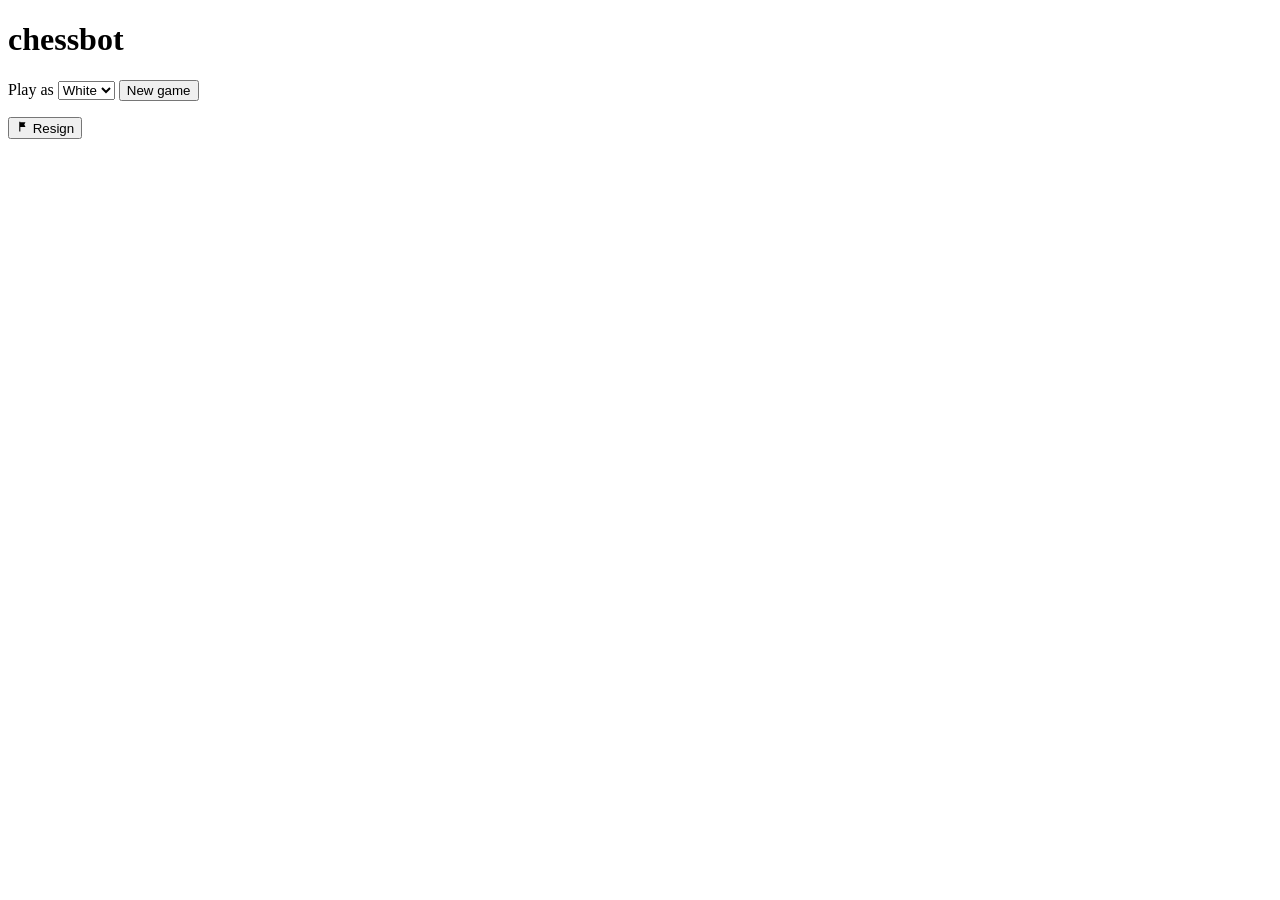
==== web/static/index.html @ e231a37e "Implement game resignation feature with API integration and UI updates" ====
<!doctype html>
<html lang="en">
<head>
  <meta charset="utf-8">
  <meta name="viewport" content="width=device-width, initial-scale=1">
  <title>chessbot</title>
  <link rel="stylesheet" href="/style.css">
</head>
<body>
  <main>
    <h1>chessbot</h1>
    <div class="controls">
      <label>Play as
        <select id="color">
          <option value="white">White</option>
          <option value="black">Black</option>
        </select>
      </label>
      <button id="new">New game</button>
    </div>
    <div class="game">
      <div id="player-top" class="player-bar">
        <div class="avatar"></div>
        <div class="player-info">
          <span class="player-name"></span>
          <div class="captured"></div>
        </div>
      </div>
      <div id="board"></div>
      <div id="player-bottom" class="player-bar">
        <div class="avatar"></div>
        <div class="player-info">
          <span class="player-name"></span>
          <div class="captured"></div>
        </div>
      </div>
      <div class="action-row">
        <p id="status"></p>
        <button id="resign" title="Resign">
          <svg viewBox="0 0 24 24" width="13" height="13" aria-hidden="true">
            <path fill="currentColor" d="M6 21V3h2v1h9.5l-2.2 4.5L17.5 13H8v8z"/>
          </svg>
          <span>Resign</span>
        </button>
      </div>
    </div>
  </main>
  <script type="module" src="/js/main.js"></script>
</body>
</html>
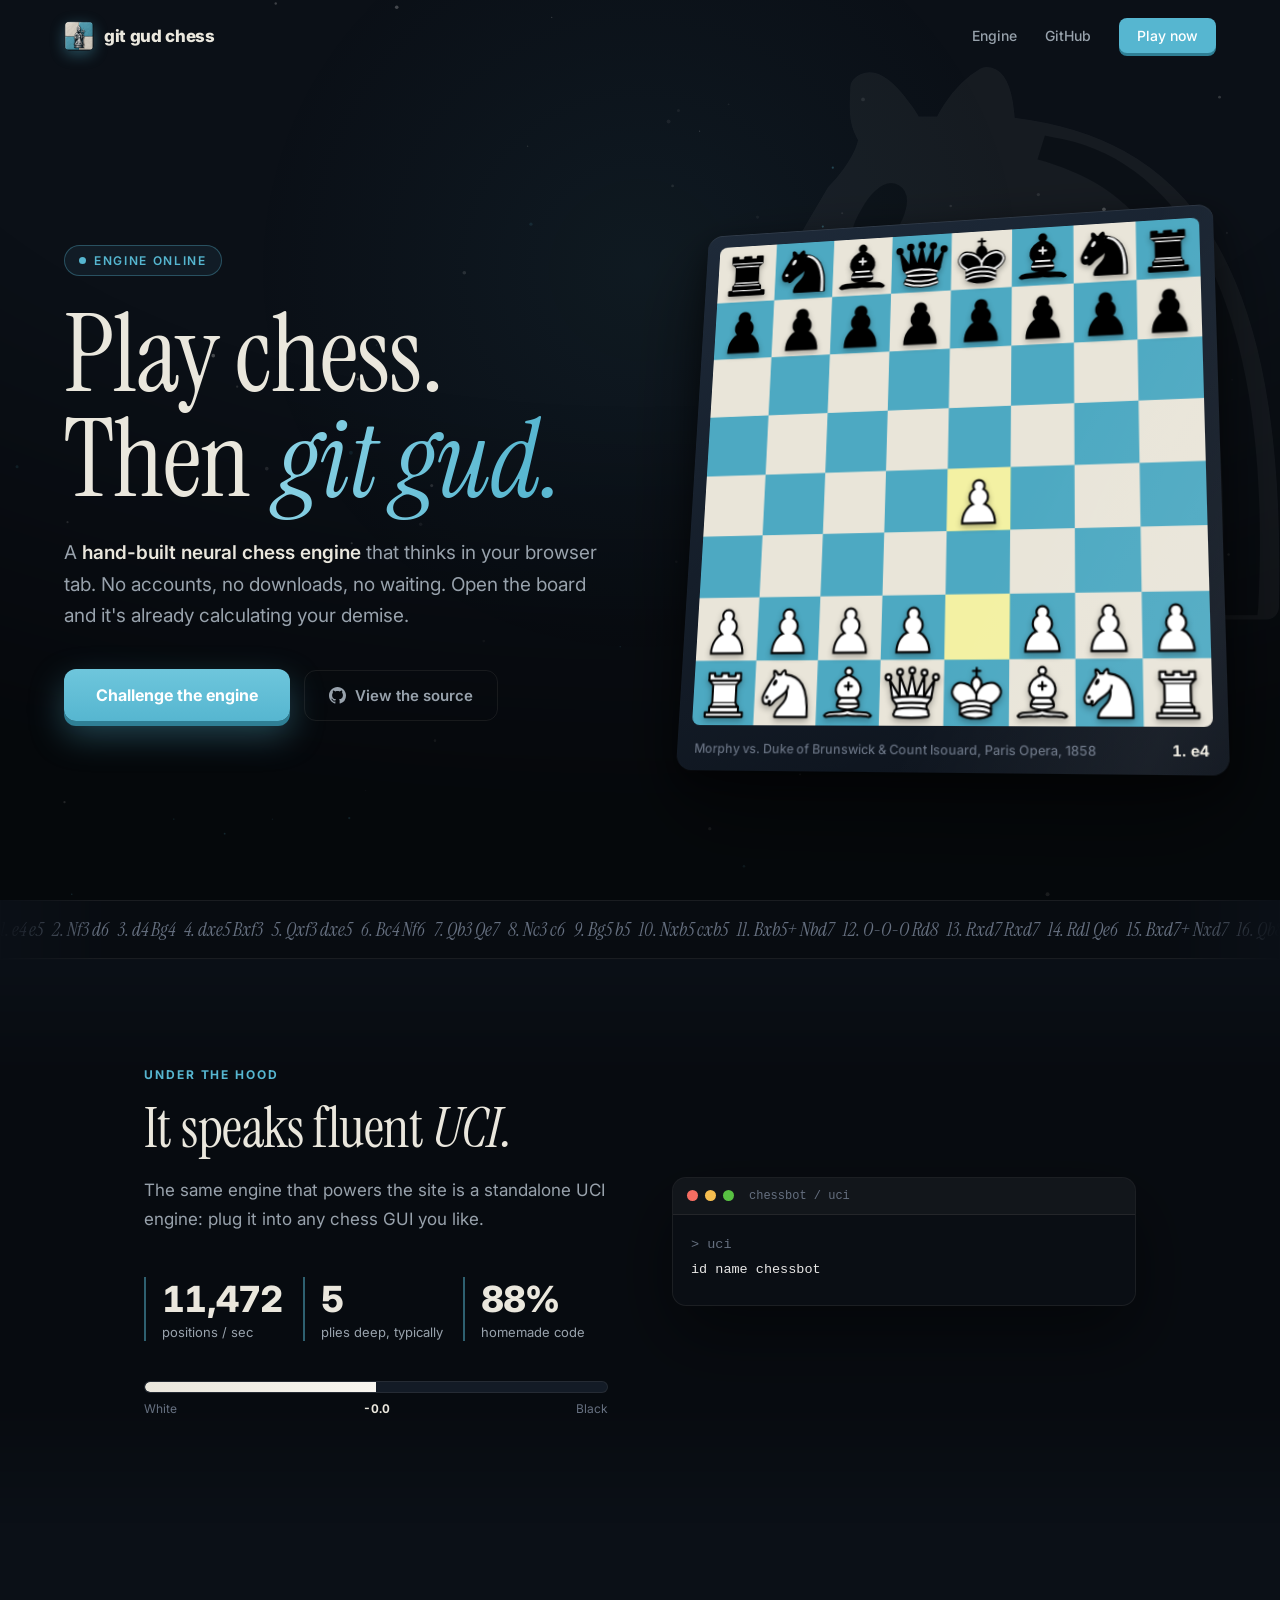
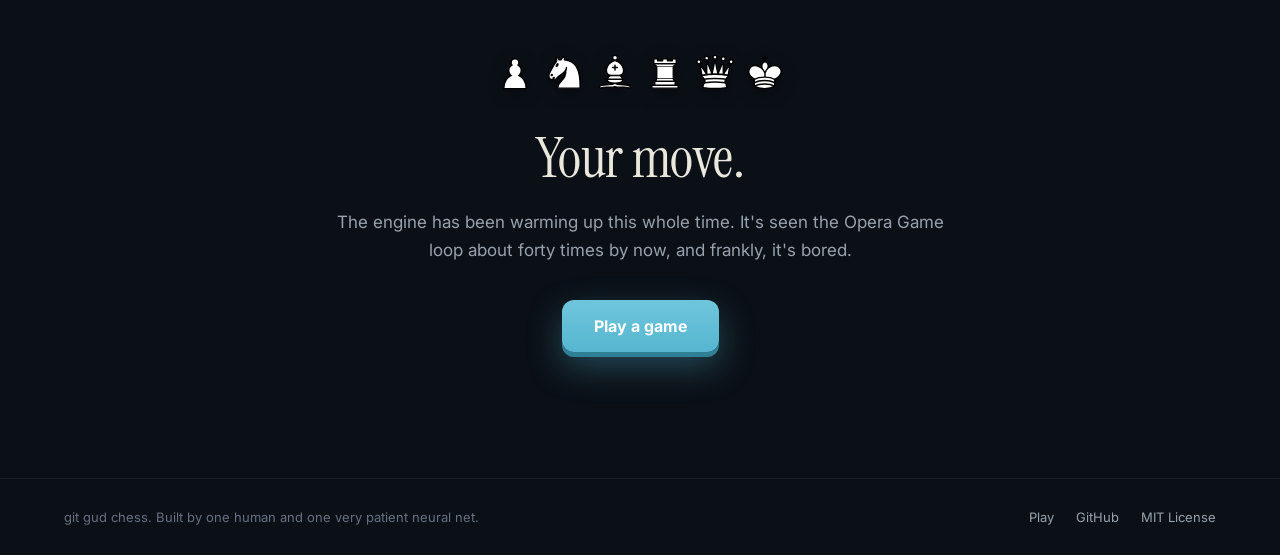
==== commit 0e1b8efe: "Serve the landing page at the root and the game at /play The landing page (navy/teal theme from icon" ====
--- a/web/static/index.html
+++ b/web/static/index.html
@@ -1,50 +1,907 @@
 <!doctype html>
 <html lang="en">
 <head>
-  <meta charset="utf-8">
-  <meta name="viewport" content="width=device-width, initial-scale=1">
-  <title>chessbot</title>
-  <link rel="stylesheet" href="/style.css">
+<meta charset="utf-8">
+<meta name="viewport" content="width=device-width, initial-scale=1">
+<title>git gud chess | a neural chess engine in your browser</title>
+<meta name="description" content="Play a hand-built neural chess engine. No sign-up, no downloads, just you versus the machine.">
+<link rel="icon" type="image/png" href="icon.png">
+<link rel="preconnect" href="https://fonts.googleapis.com">
+<link rel="preconnect" href="https://fonts.gstatic.com" crossorigin>
+<link href="https://fonts.googleapis.com/css2?family=Instrument+Serif:ital@0;1&family=Inter:wght@400;500;600;700;800&display=swap" rel="stylesheet">
+<style>
+/* ============================================================
+   git gud chess landing
+   Palette lifted from the game UI: walnut #312e2b, green #81b64c
+   ============================================================ */
+:root {
+  /* Palette sampled from icon.png: navy night, teal squares, parchment cream */
+  --bg-0: #0b1017;
+  --bg-1: #0e141d;
+  --bg-2: #121a24;
+  --panel: #1a2431;
+  --line: rgba(233,229,217,.08);
+  --text: #eae7dd;
+  --muted: #98a2ac;
+  --faint: #667080;
+  --green: #56b6d0;
+  --green-deep: #2f7f95;
+  --green-glow: rgba(86,182,208,.35);
+  --sq-light: #e9e5d9;
+  --sq-dark: #4da9c2;
+  --serif: "Instrument Serif", Georgia, "Times New Roman", serif;
+  --sans: "Inter", system-ui, -apple-system, "Segoe UI", sans-serif;
+}
+
+* { box-sizing: border-box; margin: 0; padding: 0; }
+html { scroll-behavior: smooth; }
+body {
+  font-family: var(--sans);
+  background: var(--bg-0);
+  color: var(--text);
+  overflow-x: hidden;
+  -webkit-font-smoothing: antialiased;
+}
+::selection { background: var(--green); color: #fff; }
+
+/* ---------- ambient layers ---------- */
+#dust {
+  position: fixed; inset: 0; z-index: 0;
+  pointer-events: none;
+}
+#spotlight {
+  position: fixed; inset: 0; z-index: 1;
+  pointer-events: none;
+  background: radial-gradient(600px circle at var(--mx, 50%) var(--my, 30%),
+              rgba(86,182,208,.06), transparent 65%);
+  transition: background .15s ease-out;
+}
+.vignette {
+  position: fixed; inset: 0; z-index: 1; pointer-events: none;
+  background:
+    radial-gradient(120% 90% at 50% 0%, transparent 50%, rgba(0,0,0,.5) 100%);
+}
+
+/* giant knight watermark drifting behind the hero */
+.watermark {
+  position: absolute; z-index: 0;
+  right: -8vw; top: -4vh;
+  width: 58vw; max-width: 900px; aspect-ratio: 1;
+  opacity: .05;
+  filter: invert(.92);
+  background: url("pieces/bN.svg") center / contain no-repeat;
+  animation: drift 26s ease-in-out infinite alternate;
+  pointer-events: none;
+}
+@keyframes drift {
+  from { transform: translateY(-2%) rotate(-3deg); }
+  to   { transform: translateY(3%)  rotate(2deg); }
+}
+
+/* ---------- nav ---------- */
+nav {
+  position: fixed; top: 0; left: 0; right: 0; z-index: 50;
+  display: flex; align-items: center; justify-content: space-between;
+  padding: 18px clamp(20px, 5vw, 64px);
+  transition: background .35s ease, box-shadow .35s ease, padding .35s ease;
+}
+nav.scrolled {
+  padding-top: 12px; padding-bottom: 12px;
+  background: rgba(33,31,28,.82);
+  backdrop-filter: blur(14px);
+  -webkit-backdrop-filter: blur(14px);
+  box-shadow: 0 1px 0 var(--line);
+}
+.brand {
+  display: flex; align-items: center; gap: 10px;
+  font-weight: 800; font-size: 17px; letter-spacing: -.02em;
+  color: var(--text); text-decoration: none;
+}
+.brand .glyph {
+  width: 30px; height: 30px; border-radius: 7px;
+  background: url("icon.png") center / cover no-repeat;
+  box-shadow: 0 4px 14px var(--green-glow);
+}
+.nav-links { display: flex; gap: 28px; align-items: center; }
+.nav-links a {
+  color: var(--muted); text-decoration: none; font-size: 14px; font-weight: 500;
+  transition: color .2s;
+}
+.nav-links a:hover { color: var(--text); }
+.nav-cta {
+  font-size: 14px; font-weight: 700; color: #fff !important;
+  background: var(--green);
+  padding: 9px 18px; border-radius: 8px;
+  box-shadow: 0 3px 0 var(--green-deep);
+  transition: filter .15s, transform .08s, box-shadow .08s;
+}
+.nav-cta:hover { filter: brightness(1.08); }
+.nav-cta:active { transform: translateY(2px); box-shadow: 0 1px 0 var(--green-deep); }
+@media (max-width: 720px) { .nav-links a:not(.nav-cta) { display: none; } }
+
+/* ---------- hero ---------- */
+.hero {
+  position: relative; z-index: 2;
+  min-height: 100svh;
+  display: grid;
+  grid-template-columns: minmax(0, 1.05fr) minmax(0, 1fr);
+  align-items: center;
+  gap: clamp(24px, 4vw, 64px);
+  padding: clamp(96px, 14vh, 150px) clamp(20px, 5vw, 64px) 60px;
+  max-width: 1280px; margin: 0 auto;
+}
+@media (max-width: 920px) {
+  .hero { grid-template-columns: 1fr; text-align: center; padding-top: 110px; }
+  .hero-copy { display: flex; flex-direction: column; align-items: center; }
+}
+
+.eyebrow {
+  display: inline-flex; align-items: center; gap: 8px;
+  font-size: 12px; font-weight: 600; letter-spacing: .14em; text-transform: uppercase;
+  color: var(--green);
+  border: 1px solid rgba(86,182,208,.35);
+  background: rgba(86,182,208,.08);
+  padding: 7px 14px; border-radius: 999px;
+  margin-bottom: 26px;
+}
+.eyebrow .pulse {
+  width: 7px; height: 7px; border-radius: 50%; background: var(--green);
+  animation: pulse 2.2s ease-out infinite;
+}
+@keyframes pulse {
+  0%   { box-shadow: 0 0 0 0 var(--green-glow); }
+  70%  { box-shadow: 0 0 0 9px transparent; }
+  100% { box-shadow: 0 0 0 0 transparent; }
+}
+
+/* small round separator used instead of typographic dashes/dots */
+.sep-dot {
+  display: inline-block; width: 4px; height: 4px; border-radius: 50%;
+  background: currentColor; opacity: .55;
+  vertical-align: middle; margin: 0 10px 2px;
+}
+
+h1 {
+  font-family: var(--serif);
+  font-weight: 400;
+  font-size: clamp(52px, 8.5vw, 108px);
+  line-height: .98;
+  letter-spacing: -.01em;
+  margin-bottom: 24px;
+}
+h1 em {
+  font-style: italic;
+  background: linear-gradient(100deg, #8fd4e6, var(--green) 45%, #d9f1f7 80%);
+  background-size: 200% 100%;
+  -webkit-background-clip: text; background-clip: text;
+  color: transparent;
+  animation: shimmer 5s ease-in-out infinite;
+  /* Grow the paintable box so italic overhangs and descenders are not
+     clipped by background-clip. The left margin compensates less than the
+     padding, nudging the word right so the g clears the word before it. */
+  padding: .08em .12em .14em .12em;
+  margin: -.08em -.12em -.14em -.02em;
+}
+@keyframes shimmer {
+  0%, 100% { background-position: 0% 0; }
+  50%      { background-position: 100% 0; }
+}
+
+.hero-sub {
+  font-size: clamp(16px, 1.6vw, 19px);
+  line-height: 1.65;
+  color: var(--muted);
+  max-width: 46ch;
+  margin-bottom: 38px;
+}
+.hero-sub strong { color: var(--text); font-weight: 600; }
+
+.cta-row { display: flex; gap: 14px; flex-wrap: wrap; align-items: center; }
+.btn-play {
+  display: inline-flex; align-items: center; gap: 10px;
+  font-family: var(--sans); font-size: 16px; font-weight: 700; color: #fff;
+  text-decoration: none;
+  background: linear-gradient(180deg, #6ec6dc, var(--green));
+  padding: 16px 32px; border-radius: 12px;
+  box-shadow: 0 5px 0 var(--green-deep), 0 14px 34px var(--green-glow);
+  transition: filter .15s, transform .1s, box-shadow .1s;
+}
+.btn-play:hover { filter: brightness(1.07); }
+.btn-play:active { transform: translateY(4px); box-shadow: 0 1px 0 var(--green-deep), 0 8px 20px var(--green-glow); }
+.btn-ghost {
+  display: inline-flex; align-items: center; gap: 9px;
+  font-size: 15px; font-weight: 600; color: var(--muted);
+  text-decoration: none;
+  padding: 15px 24px; border-radius: 12px;
+  border: 1px solid var(--line);
+  transition: color .2s, border-color .2s, background .2s;
+}
+.btn-ghost:hover { color: var(--text); border-color: rgba(255,255,255,.2); background: rgba(255,255,255,.03); }
+
+/* staggered entrance */
+.hero-copy > * {
+  opacity: 0; transform: translateY(26px);
+  animation: rise .9s cubic-bezier(.2,.7,.2,1) forwards;
+}
+.hero-copy > *:nth-child(1) { animation-delay: .05s; }
+.hero-copy > *:nth-child(2) { animation-delay: .18s; }
+.hero-copy > *:nth-child(3) { animation-delay: .32s; }
+.hero-copy > *:nth-child(4) { animation-delay: .46s; }
+@keyframes rise { to { opacity: 1; transform: none; } }
+
+/* ---------- hero board ---------- */
+.stage {
+  perspective: 1400px;
+  opacity: 0;
+  animation: rise 1.1s cubic-bezier(.2,.7,.2,1) .35s forwards;
+}
+.board-tilt {
+  transform: rotateX(14deg) rotateY(-11deg) rotateZ(1deg);
+  transform-style: preserve-3d;
+  transition: transform .5s cubic-bezier(.2,.7,.2,1);
+  will-change: transform;
+}
+.board-card {
+  position: relative;
+  border-radius: 16px;
+  padding: 14px;
+  background: linear-gradient(160deg, #1e2a39, #0c121b);
+  box-shadow:
+    0 40px 90px rgba(0,0,0,.55),
+    0 12px 30px rgba(0,0,0,.4),
+    inset 0 1px 0 rgba(255,255,255,.08);
+}
+.board-card::after { /* glass sheen sweeping across */
+  content: ""; position: absolute; inset: 0; border-radius: 16px;
+  background: linear-gradient(115deg, transparent 30%, rgba(255,255,255,.06) 45%, transparent 60%);
+  background-size: 250% 100%;
+  animation: sheen 7s ease-in-out infinite;
+  pointer-events: none;
+}
+@keyframes sheen {
+  0%, 55% { background-position: 120% 0; }
+  85%, 100% { background-position: -60% 0; }
+}
+#board {
+  position: relative;
+  width: 100%; aspect-ratio: 1;
+  border-radius: 8px; overflow: hidden;
+  /* One conic tile is a 2x2 checker; at 25% size each cell is exactly
+     one square, with a8 (top-left) light like a real board. */
+  background: conic-gradient(var(--sq-dark) 25%, var(--sq-light) 0 50%,
+              var(--sq-dark) 0 75%, var(--sq-light) 0);
+  background-size: 25% 25%;
+  transition: opacity .5s ease;
+}
+.piece {
+  position: absolute; left: 0; top: 0;
+  width: 12.5%; height: 12.5%;
+  background-size: contain; background-repeat: no-repeat; background-position: center;
+  transition: transform .5s cubic-bezier(.35,.9,.3,1), opacity .4s ease;
+  filter: drop-shadow(0 3px 3px rgba(0,0,0,.3));
+  will-change: transform;
+  z-index: 2;
+}
+.piece.moving { z-index: 5; }
+.piece.captured { opacity: 0; transform-origin: center; z-index: 1; }
+.hl {
+  position: absolute; width: 12.5%; height: 12.5%;
+  background: rgba(255, 255, 96, .45);
+  opacity: 0; transition: opacity .3s ease;
+  /* No transform transition: highlights snap to the new move's squares
+     instantly instead of sliding across the board. */
+}
+.board-caption {
+  display: flex; justify-content: space-between; align-items: baseline; gap: 12px;
+  margin-top: 13px; padding: 0 4px;
+}
+.board-caption .game-name { font-size: 12.5px; color: var(--faint); font-weight: 500; }
+.board-caption .san {
+  font-size: 14px; font-weight: 700; color: var(--text);
+  font-variant-numeric: tabular-nums;
+  min-width: 74px; text-align: right;
+}
+.board-caption .san .mate { color: var(--green); }
+
+/* ---------- moves marquee ---------- */
+.marquee {
+  position: relative; z-index: 2;
+  border-top: 1px solid var(--line);
+  border-bottom: 1px solid var(--line);
+  background: rgba(0,0,0,.22);
+  overflow: hidden;
+  padding: 16px 0;
+  -webkit-mask-image: linear-gradient(90deg, transparent, #000 8%, #000 92%, transparent);
+  mask-image: linear-gradient(90deg, transparent, #000 8%, #000 92%, transparent);
+}
+.marquee-track {
+  display: flex; gap: 48px; width: max-content;
+  animation: scroll 40s linear infinite;
+  font-family: var(--serif); font-style: italic;
+  font-size: 19px; color: var(--faint);
+  white-space: nowrap;
+}
+.marquee:hover .marquee-track { animation-play-state: paused; }
+.marquee-track span b { color: var(--green); font-weight: 400; }
+@keyframes scroll { to { transform: translateX(-50%); } }
+
+/* ---------- sections ---------- */
+section { position: relative; z-index: 2; }
+.wrap { max-width: 1120px; margin: 0 auto; padding: clamp(80px, 12vh, 140px) clamp(20px, 5vw, 64px); }
+.kicker {
+  font-size: 12px; font-weight: 700; letter-spacing: .16em; text-transform: uppercase;
+  color: var(--green); margin-bottom: 16px;
+}
+h2 {
+  font-family: var(--serif); font-weight: 400;
+  font-size: clamp(34px, 4.6vw, 56px); line-height: 1.08; letter-spacing: -.01em;
+  max-width: 22ch; margin-bottom: 18px;
+}
+.section-sub { color: var(--muted); font-size: 17px; line-height: 1.65; max-width: 58ch; }
+
+/* reveal on scroll */
+.reveal { opacity: 0; transform: translateY(34px); transition: opacity .8s cubic-bezier(.2,.7,.2,1), transform .8s cubic-bezier(.2,.7,.2,1); }
+.reveal.in { opacity: 1; transform: none; }
+.reveal[data-d="1"] { transition-delay: .1s; }
+.reveal[data-d="2"] { transition-delay: .2s; }
+.reveal[data-d="3"] { transition-delay: .3s; }
+
+/* ---------- engine section ---------- */
+.engine {
+  background: linear-gradient(180deg, transparent, rgba(0,0,0,.28) 20%, rgba(0,0,0,.28) 80%, transparent);
+}
+.engine-grid {
+  display: grid; grid-template-columns: 1fr 1fr; gap: clamp(32px, 5vw, 72px);
+  align-items: center;
+}
+@media (max-width: 880px) { .engine-grid { grid-template-columns: 1fr; } }
+.term {
+  border: 1px solid var(--line); border-radius: 14px; overflow: hidden;
+  background: #0a0e14;
+  box-shadow: 0 30px 70px rgba(0,0,0,.45);
+  font-family: ui-monospace, "Cascadia Code", Consolas, monospace;
+  font-size: 13.5px;
+}
+.term-bar {
+  display: flex; align-items: center; gap: 7px;
+  padding: 11px 14px; border-bottom: 1px solid var(--line);
+  background: rgba(255,255,255,.03);
+}
+.term-bar i { width: 11px; height: 11px; border-radius: 50%; display: block; }
+.term-bar i:nth-child(1) { background: #f56d62; }
+.term-bar i:nth-child(2) { background: #f5bd4f; }
+.term-bar i:nth-child(3) { background: #58c142; }
+.term-bar span { margin-left: 8px; color: var(--faint); font-size: 12px; }
+.term-body { padding: 18px 18px 22px; line-height: 1.85; color: #aeb6bf; }
+.term-body .p { color: var(--faint); }
+.term-body .g { color: var(--green); }
+.term-body .w { color: #e8e7e6; }
+.term-body .cursor {
+  display: inline-block; width: 8px; height: 15px; vertical-align: -2px;
+  background: var(--green); animation: blink 1.1s steps(1) infinite;
+}
+@keyframes blink { 50% { opacity: 0; } }
+
+.stats { display: grid; grid-template-columns: repeat(3, 1fr); gap: 14px; margin-top: 44px; }
+.stat {
+  border-left: 2px solid rgba(86,182,208,.5); padding-left: 16px;
+}
+.stat b {
+  display: block; font-size: clamp(26px, 3vw, 36px); font-weight: 800; letter-spacing: -.02em;
+  font-variant-numeric: tabular-nums;
+}
+.stat span { font-size: 13px; color: var(--muted); }
+
+/* eval bar */
+.evalbar {
+  margin-top: 40px; height: 12px; border-radius: 999px; overflow: hidden;
+  background: #131b26; border: 1px solid var(--line);
+  position: relative;
+}
+.evalbar .fill {
+  height: 100%; width: 50%;
+  background: linear-gradient(90deg, #eae7dd, #f8f6f0);
+  border-radius: 999px 0 0 999px;
+  transition: width 1.2s cubic-bezier(.3,.8,.3,1);
+}
+.eval-caption { display: flex; justify-content: space-between; font-size: 12px; color: var(--faint); margin-top: 8px; }
+.eval-caption b { color: var(--text); font-variant-numeric: tabular-nums; }
+
+/* ---------- final cta ---------- */
+.finale { text-align: center; }
+.finale .wrap { padding-top: clamp(90px, 14vh, 160px); padding-bottom: clamp(90px, 14vh, 160px); }
+.finale h2 { margin: 0 auto 20px; }
+.finale .board-icons {
+  display: flex; justify-content: center; gap: 6px; margin-bottom: 34px;
+}
+.finale .board-icons i {
+  width: 44px; height: 44px; display: block;
+  background-size: contain; background-repeat: no-repeat; background-position: center;
+  opacity: 0; transform: translateY(14px) scale(.8);
+  transition: opacity .5s cubic-bezier(.2,.7,.2,1), transform .5s cubic-bezier(.2,.7,.2,1);
+  filter: drop-shadow(0 4px 8px rgba(0,0,0,.4));
+}
+.finale.in .board-icons i { opacity: 1; transform: none; }
+.finale .board-icons i:nth-child(1) { transition-delay: .05s; }
+.finale .board-icons i:nth-child(2) { transition-delay: .12s; }
+.finale .board-icons i:nth-child(3) { transition-delay: .19s; }
+.finale .board-icons i:nth-child(4) { transition-delay: .26s; }
+.finale .board-icons i:nth-child(5) { transition-delay: .33s; }
+.finale .board-icons i:nth-child(6) { transition-delay: .40s; }
+.finale .cta-row { justify-content: center; margin-top: 36px; }
+.finale .hint { margin-top: 22px; font-size: 13px; color: var(--faint); }
+
+footer {
+  position: relative; z-index: 2;
+  border-top: 1px solid var(--line);
+  padding: 30px clamp(20px, 5vw, 64px);
+  display: flex; justify-content: space-between; align-items: center; gap: 16px; flex-wrap: wrap;
+  color: var(--faint); font-size: 13px;
+}
+footer a { color: var(--muted); text-decoration: none; }
+footer a:hover { color: var(--text); }
+footer .foot-links { display: flex; gap: 22px; }
+
+/* ---------- mode picker popup ---------- */
+.mode-backdrop {
+  position: fixed; inset: 0; z-index: 100;
+  display: flex; align-items: center; justify-content: center;
+  padding: 20px;
+  background: rgba(4, 7, 11, .72);
+  backdrop-filter: blur(9px);
+  -webkit-backdrop-filter: blur(9px);
+  opacity: 0; pointer-events: none;
+  transition: opacity .3s ease;
+}
+.mode-backdrop.open { opacity: 1; pointer-events: auto; }
+.mode-dialog {
+  width: min(94vw, 900px);
+  max-height: 90svh; overflow-y: auto;
+  padding: clamp(26px, 4vw, 44px);
+  border: 1px solid var(--line); border-radius: 20px;
+  background: linear-gradient(170deg, #141d29, #0b1017);
+  box-shadow: 0 40px 100px rgba(0,0,0,.65);
+  transform: translateY(20px) scale(.97);
+  transition: transform .3s cubic-bezier(.2,.7,.2,1);
+}
+.mode-backdrop.open .mode-dialog { transform: none; }
+.mode-dialog h2 {
+  font-family: var(--serif); font-weight: 400; text-align: center;
+  font-size: clamp(28px, 4vw, 40px); max-width: none; margin-bottom: 8px;
+}
+.mode-dialog .mode-sub {
+  text-align: center; color: var(--muted); font-size: 15px; margin-bottom: 30px;
+}
+.mode-cols { display: grid; grid-template-columns: repeat(3, 1fr); gap: 16px; }
+@media (max-width: 760px) { .mode-cols { grid-template-columns: 1fr; } }
+.mode-card {
+  font-family: var(--sans); color: var(--text);
+  border: 1px solid var(--line); border-radius: 16px;
+  background: rgba(255,255,255,.02);
+  padding: 24px 18px 22px; text-align: center; cursor: pointer;
+  transition: transform .25s cubic-bezier(.2,.7,.2,1), border-color .25s, background .25s;
+}
+.mode-card:hover {
+  transform: translateY(-5px);
+  border-color: rgba(86,182,208,.5);
+  background: rgba(86,182,208,.06);
+}
+.mode-art {
+  width: 74px; height: 74px; margin: 0 auto 16px;
+  border-radius: 14px;
+  background-position: center; background-repeat: no-repeat; background-size: contain;
+}
+.mode-card[data-mode="normal"] .mode-art,
+.mode-card[data-mode="hell"] .mode-art { background-size: cover; box-shadow: 0 8px 22px rgba(0,0,0,.45); }
+.mode-card[data-mode="hell"] .mode-art { background-position: center 20%; }
+.mode-card h3 { font-size: 18px; font-weight: 700; margin-bottom: 8px; }
+.mode-card p { font-size: 13.5px; line-height: 1.6; color: var(--muted); }
+.mode-tag {
+  display: inline-block; margin-top: 16px;
+  font-size: 11px; font-weight: 700; letter-spacing: .09em; text-transform: uppercase;
+  color: var(--green); border: 1px solid rgba(86,182,208,.35);
+  padding: 6px 11px; border-radius: 999px;
+}
+.mode-card[data-mode="hell"]:hover {
+  border-color: rgba(224,70,58,.55);
+  background: rgba(224,70,58,.06);
+}
+.mode-card[data-mode="hell"] .mode-tag {
+  color: #e0564a; border-color: rgba(224,86,74,.4);
+}
+
+@media (prefers-reduced-motion: reduce) {
+  *, *::before, *::after { animation-duration: .01ms !important; animation-iteration-count: 1 !important; transition-duration: .01ms !important; }
+  html { scroll-behavior: auto; }
+}
+</style>
 </head>
 <body>
-  <main>
-    <h1>chessbot</h1>
-    <div class="controls">
-      <label>Play as
-        <select id="color">
-          <option value="white">White</option>
-          <option value="black">Black</option>
-        </select>
-      </label>
-      <button id="new">New game</button>
+
+<canvas id="dust"></canvas>
+<div id="spotlight"></div>
+<div class="vignette"></div>
+
+<nav id="nav">
+  <a class="brand" href="#">
+    <span class="glyph"></span>
+    git gud chess
+  </a>
+  <div class="nav-links">
+    <a href="#engine">Engine</a>
+    <a href="https://github.com/LLionNg/git-gud-chess" target="_blank" rel="noopener">GitHub</a>
+    <a class="nav-cta" href="/play/" data-play>Play now</a>
+  </div>
+</nav>
+
+<header class="hero">
+  <div class="watermark"></div>
+
+  <div class="hero-copy">
+    <span class="eyebrow"><span class="pulse"></span> Engine online</span>
+    <h1>Play chess.<br>Then <em>git&nbsp;gud.</em></h1>
+    <p class="hero-sub">
+      A <strong>hand-built neural chess engine</strong> that thinks in your browser tab.
+      No accounts, no downloads, no waiting. Open the board and it's already
+      calculating your demise.
+    </p>
+    <div class="cta-row">
+      <a class="btn-play" href="/play/" data-play>
+        Challenge the engine
+      </a>
+      <a class="btn-ghost" href="https://github.com/LLionNg/git-gud-chess" target="_blank" rel="noopener">
+        <svg width="17" height="17" viewBox="0 0 16 16" fill="currentColor"><path d="M8 0C3.58 0 0 3.58 0 8c0 3.54 2.29 6.53 5.47 7.59.4.07.55-.17.55-.38 0-.19-.01-.82-.01-1.49-2.01.37-2.53-.49-2.69-.94-.09-.23-.48-.94-.82-1.13-.28-.15-.68-.52-.01-.53.63-.01 1.08.58 1.23.82.72 1.21 1.87.87 2.33.66.07-.52.28-.87.51-1.07-1.78-.2-3.64-.89-3.64-3.95 0-.87.31-1.59.82-2.15-.08-.2-.36-1.02.08-2.12 0 0 .67-.21 2.2.82.64-.18 1.32-.27 2-.27s1.36.09 2 .27c1.53-1.04 2.2-.82 2.2-.82.44 1.1.16 1.92.08 2.12.51.56.82 1.27.82 2.15 0 3.07-1.87 3.75-3.65 3.95.29.25.54.73.54 1.48 0 1.07-.01 1.93-.01 2.2 0 .21.15.46.55.38A8.01 8.01 0 0 0 16 8c0-4.42-3.58-8-8-8z"/></svg>
+        View the source
+      </a>
     </div>
-    <div class="game">
-      <div id="player-top" class="player-bar">
-        <div class="avatar"></div>
-        <div class="player-info">
-          <span class="player-name"></span>
-          <div class="captured"></div>
+  </div>
+
+  <div class="stage">
+    <div class="board-tilt" id="tilt">
+      <div class="board-card">
+        <div id="board"></div>
+        <div class="board-caption">
+          <span class="game-name">Morphy vs. Duke of Brunswick &amp; Count Isouard, Paris Opera, 1858</span>
+          <span class="san" id="san">&nbsp;</span>
         </div>
       </div>
-      <div id="board"></div>
-      <div id="player-bottom" class="player-bar">
-        <div class="avatar"></div>
-        <div class="player-info">
-          <span class="player-name"></span>
-          <div class="captured"></div>
-        </div>
+    </div>
+  </div>
+</header>
+
+<div class="marquee" aria-hidden="true">
+  <div class="marquee-track" id="mtrack">
+    <span>1. e4 e5 &nbsp; 2. Nf3 d6 &nbsp; 3. d4 Bg4 &nbsp; 4. dxe5 Bxf3 &nbsp; 5. Qxf3 dxe5 &nbsp; 6. Bc4 Nf6 &nbsp; 7. Qb3 Qe7 &nbsp; 8. Nc3 c6 &nbsp; 9. Bg5 b5 &nbsp; 10. Nxb5 cxb5 &nbsp; 11. Bxb5+ Nbd7 &nbsp; 12. O-O-O Rd8 &nbsp; 13. Rxd7 Rxd7 &nbsp; 14. Rd1 Qe6 &nbsp; 15. Bxd7+ Nxd7 &nbsp; 16. Qb8+ Nxb8 &nbsp; <b>17. Rd8#</b><span class="sep-dot"></span></span>
+  </div>
+</div>
+
+<section id="engine" class="engine">
+  <div class="wrap engine-grid">
+    <div>
+      <p class="kicker reveal">Under the hood</p>
+      <h2 class="reveal">It speaks fluent <em style="font-style:italic">UCI.</em></h2>
+      <p class="section-sub reveal" data-d="1">
+        The same engine that powers the site is a standalone UCI engine: plug it into
+        any chess GUI you like.
+      </p>
+      <div class="stats reveal" data-d="2">
+        <div class="stat"><b data-count="12800">0</b><span>positions / sec</span></div>
+        <div class="stat"><b data-count="6">0</b><span>plies deep, typically</span></div>
+        <div class="stat"><b data-count="100" data-suffix="%">0</b><span>homemade code</span></div>
       </div>
-      <div class="action-row">
-        <p id="status"></p>
-        <button id="resign" title="Resign">
-          <svg viewBox="0 0 24 24" width="13" height="13" aria-hidden="true">
-            <path fill="currentColor" d="M6 21V3h2v1h9.5l-2.2 4.5L17.5 13H8v8z"/>
-          </svg>
-          <span>Resign</span>
-        </button>
-      </div>
+      <div class="evalbar reveal" data-d="2"><div class="fill" id="evalfill"></div></div>
+      <div class="eval-caption reveal" data-d="2"><span>White</span><b id="evaltxt">+0.0</b><span>Black</span></div>
     </div>
-  </main>
-  <script type="module" src="/js/main.js"></script>
+    <div class="term reveal" data-d="1">
+      <div class="term-bar"><i></i><i></i><i></i><span>chessbot / uci</span></div>
+      <div class="term-body" id="term"></div>
+    </div>
+  </div>
+</section>
+
+<section class="finale reveal" id="finale">
+  <div class="wrap">
+    <div class="board-icons">
+      <i style="background-image:url('pieces/wP.svg')"></i>
+      <i style="background-image:url('pieces/wN.svg')"></i>
+      <i style="background-image:url('pieces/wB.svg')"></i>
+      <i style="background-image:url('pieces/wR.svg')"></i>
+      <i style="background-image:url('pieces/wQ.svg')"></i>
+      <i style="background-image:url('pieces/wK.svg')"></i>
+    </div>
+    <h2>Your move.</h2>
+    <p class="section-sub" style="margin:0 auto">
+      The engine has been warming up this whole time. It's seen the Opera Game loop
+      about forty times by now, and frankly, it's bored.
+    </p>
+    <div class="cta-row">
+      <a class="btn-play" href="/play/" data-play>
+        Play a game
+      </a>
+    </div>
+  </div>
+</section>
+
+<footer>
+  <span>git gud chess. Built by one human and one very patient neural net.</span>
+  <div class="foot-links">
+    <a href="/play/" data-play>Play</a>
+    <a href="https://github.com/LLionNg/git-gud-chess" target="_blank" rel="noopener">GitHub</a>
+    <a href="https://github.com/LLionNg/git-gud-chess/blob/master/LICENSE" target="_blank" rel="noopener">MIT License</a>
+  </div>
+</footer>
+
+<div class="mode-backdrop" id="mode-modal" role="dialog" aria-modal="true" aria-label="Choose a game mode">
+  <div class="mode-dialog">
+    <h2>Choose your <em style="font-style:italic">mode.</em></h2>
+    <p class="mode-sub">Three ways to face the engine. The difference is how much mercy the undo button shows you.</p>
+    <div class="mode-cols">
+      <button class="mode-card" data-mode="practice">
+        <div class="mode-art" style="background-image:url('pieces/wP.svg')"></div>
+        <h3>Practice</h3>
+        <p>Undo and redo without limit. Take moves back, rewind whole lines, try again as many times as you need.</p>
+        <span class="mode-tag">Undo and redo: unlimited</span>
+      </button>
+      <button class="mode-card" data-mode="normal">
+        <div class="mode-art" style="background-image:url('icon.png')"></div>
+        <h3>Normal</h3>
+        <p>One undo for the whole game, and you may redo the move you took back. A single mercy. Spend it wisely.</p>
+        <span class="mode-tag">Undo: once per game</span>
+      </button>
+      <button class="mode-card" data-mode="hell">
+        <div class="mode-art" style="background-image:url('img/chess_lock.png')"></div>
+        <h3>Hell</h3>
+        <p>Undo and redo are chained shut. Every move is final, every blunder is forever. The engine remembers.</p>
+        <span class="mode-tag">Undo and redo: locked</span>
+      </button>
+    </div>
+  </div>
+</div>
+
+<script>
+/* ================= dust particles ================= */
+const dust = document.getElementById('dust');
+const dctx = dust.getContext('2d');
+let parts = [];
+const motionOK = !matchMedia('(prefers-reduced-motion: reduce)').matches;
+
+function sizeDust() {
+  dust.width = innerWidth * devicePixelRatio;
+  dust.height = innerHeight * devicePixelRatio;
+  dctx.setTransform(devicePixelRatio, 0, 0, devicePixelRatio, 0, 0);
+}
+sizeDust();
+addEventListener('resize', sizeDust);
+
+for (let i = 0; i < 70; i++) {
+  parts.push({
+    x: Math.random() * innerWidth,
+    y: Math.random() * innerHeight,
+    r: Math.random() * 1.6 + .4,
+    vx: (Math.random() - .5) * .18,
+    vy: -Math.random() * .22 - .04,
+    a: Math.random() * .35 + .08,
+    green: Math.random() < .3,
+  });
+}
+function tickDust() {
+  dctx.clearRect(0, 0, innerWidth, innerHeight);
+  for (const p of parts) {
+    p.x += p.vx; p.y += p.vy;
+    if (p.y < -8) { p.y = innerHeight + 8; p.x = Math.random() * innerWidth; }
+    if (p.x < -8) p.x = innerWidth + 8;
+    if (p.x > innerWidth + 8) p.x = -8;
+    dctx.beginPath();
+    dctx.arc(p.x, p.y, p.r, 0, Math.PI * 2);
+    dctx.fillStyle = p.green ? `rgba(86,182,208,${p.a})` : `rgba(232,231,230,${p.a * .7})`;
+    dctx.fill();
+  }
+  requestAnimationFrame(tickDust);
+}
+if (motionOK) tickDust();
+
+/* ================= cursor spotlight + board tilt ================= */
+const spot = document.getElementById('spotlight');
+const tilt = document.getElementById('tilt');
+addEventListener('pointermove', e => {
+  spot.style.setProperty('--mx', e.clientX + 'px');
+  spot.style.setProperty('--my', e.clientY + 'px');
+  if (tilt && motionOK && matchMedia('(pointer:fine)').matches) {
+    const nx = e.clientX / innerWidth - .5;
+    const ny = e.clientY / innerHeight - .5;
+    tilt.style.transform =
+      `rotateX(${14 - ny * 7}deg) rotateY(${-11 + nx * 9}deg) rotateZ(1deg)`;
+  }
+});
+
+/* ================= nav shadow on scroll ================= */
+const nav = document.getElementById('nav');
+addEventListener('scroll', () => nav.classList.toggle('scrolled', scrollY > 24), { passive: true });
+
+/* ================= scroll reveals ================= */
+const io = new IntersectionObserver(es => {
+  for (const e of es) if (e.isIntersecting) { e.target.classList.add('in'); io.unobserve(e.target); }
+}, { threshold: .18 });
+document.querySelectorAll('.reveal').forEach(el => io.observe(el));
+
+/* ================= animated stat counters ================= */
+const cio = new IntersectionObserver(es => {
+  for (const e of es) {
+    if (!e.isIntersecting) continue;
+    cio.unobserve(e.target);
+    const el = e.target, end = +el.dataset.count, suf = el.dataset.suffix || '';
+    const t0 = performance.now(), dur = 1600;
+    (function step(t) {
+      const k = Math.min(1, (t - t0) / dur);
+      const eased = 1 - Math.pow(1 - k, 3);
+      el.textContent = Math.round(end * eased).toLocaleString() + suf;
+      if (k < 1) requestAnimationFrame(step);
+    })(t0);
+  }
+}, { threshold: .6 });
+document.querySelectorAll('[data-count]').forEach(el => cio.observe(el));
+
+/* ================= fake UCI terminal ================= */
+const termLines = [
+  ['p', '&gt; uci'],
+  ['w', 'id name chessbot'],
+  ['w', 'id author LLionNg'],
+  ['g', 'uciok'],
+  ['p', '&gt; position startpos moves e2e4'],
+  ['p', '&gt; go movetime 300'],
+  ['w', 'info depth 4 score cp 21 pv e7e5'],
+  ['w', 'info depth 5 score cp 14 pv e7e5 g1f3'],
+  ['w', 'info depth 6 score cp 18 pv e7e5 g1f3 b8c6'],
+  ['g', 'bestmove e7e5'],
+];
+const termEl = document.getElementById('term');
+let tl = 0;
+const tio = new IntersectionObserver(es => {
+  if (!es[0].isIntersecting) return;
+  tio.disconnect();
+  (function next() {
+    if (tl < termLines.length) {
+      const [cls, txt] = termLines[tl++];
+      termEl.insertAdjacentHTML('beforeend', `<div class="${cls}">${txt}</div>`);
+      setTimeout(next, tl <= 4 ? 420 : 620);
+    } else {
+      termEl.insertAdjacentHTML('beforeend', `<div class="p">&gt; <span class="cursor"></span></div>`);
+    }
+  })();
+}, { threshold: .4 });
+tio.observe(termEl);
+
+/* ================= eval bar wobble ================= */
+const fill = document.getElementById('evalfill');
+const evaltxt = document.getElementById('evaltxt');
+let evalScore = 0.0;
+setInterval(() => {
+  if (!fill.closest('.in')) return;
+  evalScore = Math.max(-3, Math.min(5, evalScore + (Math.random() - .42) * 1.4));
+  const pct = 50 + (evalScore / 10) * 50;
+  fill.style.width = pct + '%';
+  evaltxt.textContent = (evalScore >= 0 ? '+' : '') + evalScore.toFixed(1);
+}, 1800);
+
+/* ================= hero board: the Opera Game ================= */
+const FILES = 'abcdefgh';
+const sqXY = sq => [FILES.indexOf(sq[0]), 8 - +sq[1]];
+
+// Each ply: from, to, san; cap = square whose piece dies; rook = castling rook hop.
+const GAME = [
+  { f:'e2', t:'e4', san:'1. e4' },       { f:'e7', t:'e5', san:'1... e5' },
+  { f:'g1', t:'f3', san:'2. Nf3' },      { f:'d7', t:'d6', san:'2... d6' },
+  { f:'d2', t:'d4', san:'3. d4' },       { f:'c8', t:'g4', san:'3... Bg4' },
+  { f:'d4', t:'e5', cap:'e5', san:'4. dxe5' }, { f:'g4', t:'f3', cap:'f3', san:'4... Bxf3' },
+  { f:'d1', t:'f3', cap:'f3', san:'5. Qxf3' }, { f:'d6', t:'e5', cap:'e5', san:'5... dxe5' },
+  { f:'f1', t:'c4', san:'6. Bc4' },      { f:'g8', t:'f6', san:'6... Nf6' },
+  { f:'f3', t:'b3', san:'7. Qb3' },      { f:'d8', t:'e7', san:'7... Qe7' },
+  { f:'b1', t:'c3', san:'8. Nc3' },      { f:'c7', t:'c6', san:'8... c6' },
+  { f:'c1', t:'g5', san:'9. Bg5' },      { f:'b7', t:'b5', san:'9... b5' },
+  { f:'c3', t:'b5', cap:'b5', san:'10. Nxb5' }, { f:'c6', t:'b5', cap:'b5', san:'10... cxb5' },
+  { f:'c4', t:'b5', cap:'b5', san:'11. Bxb5+' }, { f:'b8', t:'d7', san:'11... Nbd7' },
+  { f:'e1', t:'c1', rook:{ f:'a1', t:'d1' }, san:'12. O-O-O' }, { f:'a8', t:'d8', san:'12... Rd8' },
+  { f:'d1', t:'d7', cap:'d7', san:'13. Rxd7' }, { f:'d8', t:'d7', cap:'d7', san:'13... Rxd7' },
+  { f:'h1', t:'d1', san:'14. Rd1' },     { f:'e7', t:'e6', san:'14... Qe6' },
+  { f:'b5', t:'d7', cap:'d7', san:'15. Bxd7+' }, { f:'f6', t:'d7', cap:'d7', san:'15... Nxd7' },
+  { f:'b3', t:'b8', san:'16. Qb8+' },    { f:'d7', t:'b8', cap:'b8', san:'16... Nxb8' },
+  { f:'d1', t:'d8', san:'17. Rd8#', mate:true },
+];
+
+const board = document.getElementById('board');
+const sanEl = document.getElementById('san');
+let pieces, hlFrom, hlTo, ply, timer;
+
+function place(el, sq) {
+  const [x, y] = sqXY(sq);
+  el.style.transform = `translate(${x * 100}%, ${y * 100}%)`;
+}
+
+function setupBoard() {
+  board.querySelectorAll('.piece, .hl').forEach(n => n.remove());
+  pieces = new Map();
+  const back = ['R','N','B','Q','K','B','N','R'];
+  const add = (type, sq) => {
+    const el = document.createElement('div');
+    el.className = 'piece';
+    el.style.backgroundImage = `url('pieces/${type}.svg')`;
+    place(el, sq);
+    board.appendChild(el);
+    pieces.set(sq, el);
+  };
+  for (let i = 0; i < 8; i++) {
+    add('w' + back[i], FILES[i] + '1'); add('wP', FILES[i] + '2');
+    add('b' + back[i], FILES[i] + '8'); add('bP', FILES[i] + '7');
+  }
+  hlFrom = document.createElement('div'); hlFrom.className = 'hl';
+  hlTo = document.createElement('div'); hlTo.className = 'hl';
+  board.prepend(hlFrom, hlTo);
+  ply = 0;
+  sanEl.innerHTML = '&nbsp;';
+}
+
+function playPly() {
+  if (ply >= GAME.length) {  // game over: hold the mate, then reset
+    timer = setTimeout(() => {
+      board.style.opacity = '0';
+      setTimeout(() => { setupBoard(); board.style.opacity = '1'; timer = setTimeout(playPly, 900); }, 550);
+    }, 3400);
+    return;
+  }
+  const m = GAME[ply++];
+  const mover = pieces.get(m.f);
+  if (m.cap && pieces.has(m.t)) {
+    const dead = pieces.get(m.t);
+    dead.classList.add('captured');
+    setTimeout(() => dead.remove(), 450);
+  }
+  pieces.delete(m.f);
+  pieces.set(m.t, mover);
+  mover.classList.add('moving');
+  place(mover, m.t);
+  setTimeout(() => mover.classList.remove('moving'), 520);
+  if (m.rook) {
+    const r = pieces.get(m.rook.f);
+    pieces.delete(m.rook.f); pieces.set(m.rook.t, r);
+    place(r, m.rook.t);
+  }
+  place(hlFrom, m.f); place(hlTo, m.t);
+  hlFrom.style.opacity = hlTo.style.opacity = '1';
+  sanEl.innerHTML = m.mate ? `<span class="mate">${m.san}</span>` : m.san;
+  timer = setTimeout(playPly, m.mate ? 1200 : (ply % 2 ? 1050 : 850));
+}
+
+/* ================= mode picker ================= */
+const modeModal = document.getElementById('mode-modal');
+document.querySelectorAll('[data-play]').forEach(el => {
+  el.addEventListener('click', e => {
+    e.preventDefault();
+    modeModal.classList.add('open');
+  });
+});
+modeModal.addEventListener('click', e => {
+  if (e.target === modeModal) modeModal.classList.remove('open');
+});
+addEventListener('keydown', e => {
+  if (e.key === 'Escape') modeModal.classList.remove('open');
+});
+document.querySelectorAll('.mode-card').forEach(card => {
+  card.addEventListener('click', () => {
+    location.href = '/play/?mode=' + card.dataset.mode;
+  });
+});
+
+setupBoard();
+if (motionOK) { timer = setTimeout(playPly, 1400); }
+else {
+  // reduced motion: jump straight to the final mating position
+  GAME.forEach(m => {
+    if (m.cap && pieces.has(m.t)) pieces.get(m.t).remove();
+    const p = pieces.get(m.f); pieces.delete(m.f); pieces.set(m.t, p); place(p, m.t);
+    if (m.rook) { const r = pieces.get(m.rook.f); pieces.delete(m.rook.f); pieces.set(m.rook.t, r); place(r, m.rook.t); }
+  });
+  sanEl.innerHTML = '<span class="mate">17. Rd8#</span>';
+}
+</script>
 </body>
 </html>
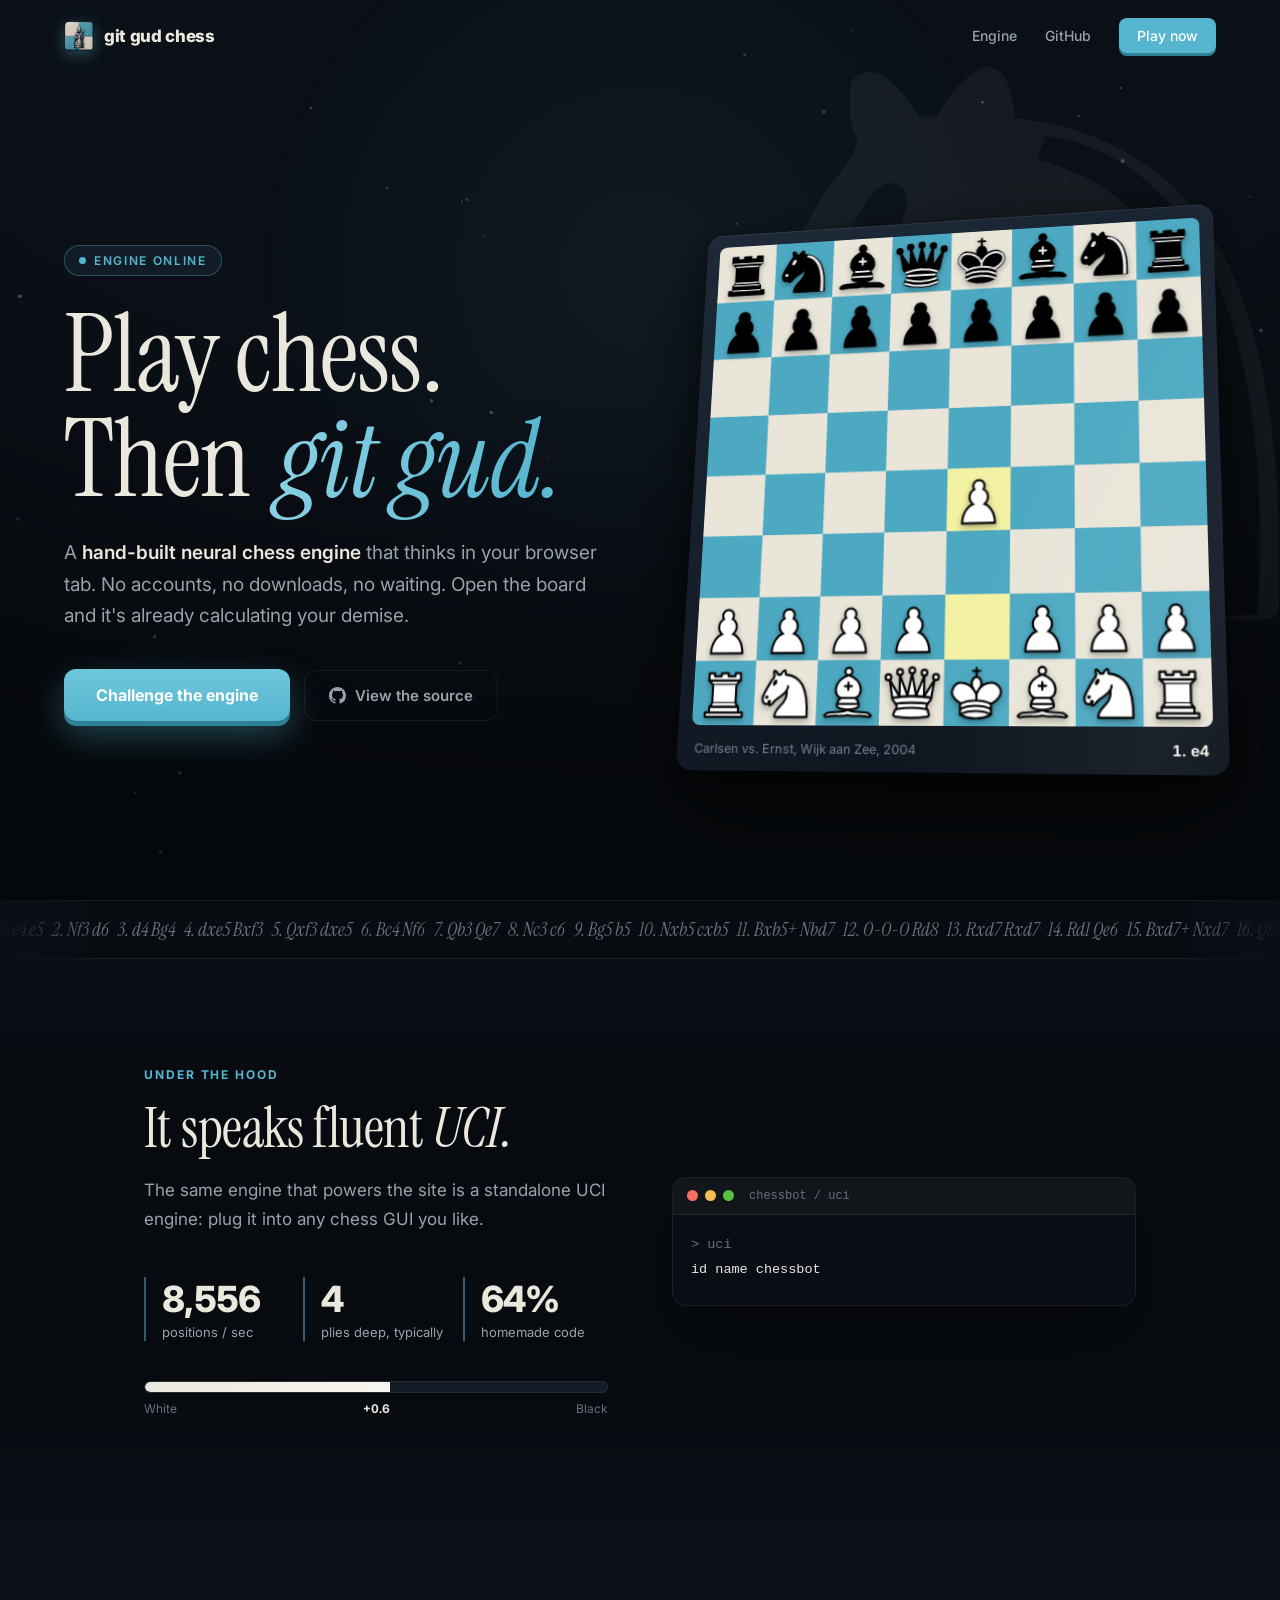
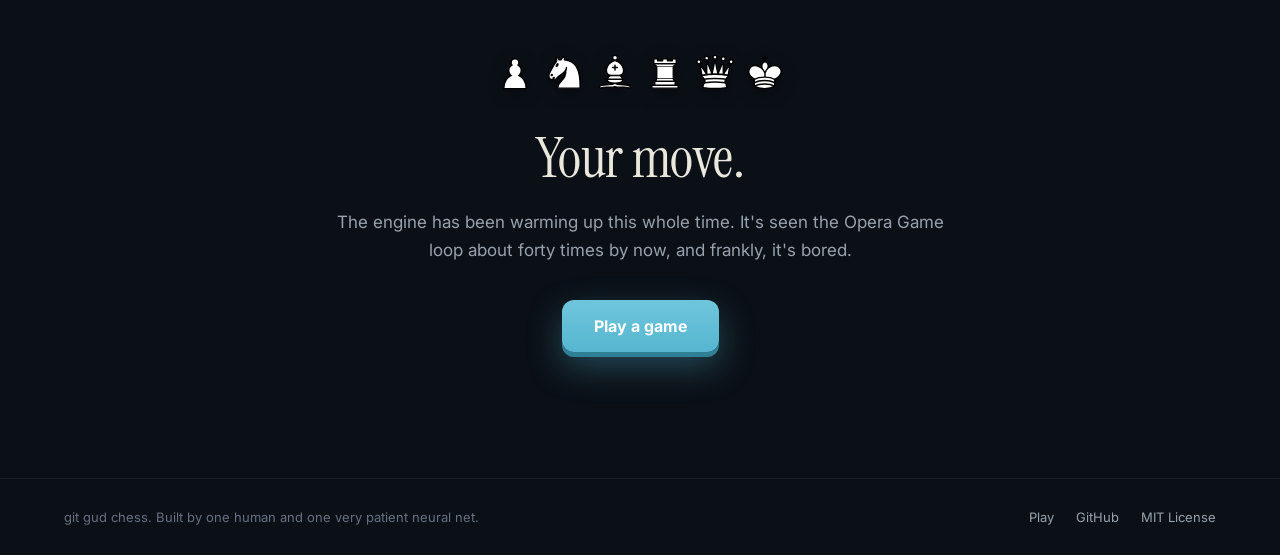
==== commit 52bc75ac: "Rotate the landing board through three famous games Joins the Opera Game with the Immortal Game (And" ====
--- a/web/static/index.html
+++ b/web/static/index.html
@@ -561,7 +561,7 @@
       <div class="board-card">
         <div id="board"></div>
         <div class="board-caption">
-          <span class="game-name">Morphy vs. Duke of Brunswick &amp; Count Isouard, Paris Opera, 1858</span>
+          <span class="game-name" id="game-name">Morphy vs. Duke of Brunswick &amp; Count Isouard, Paris Opera, 1858</span>
           <span class="san" id="san">&nbsp;</span>
         </div>
       </div>
@@ -783,33 +783,99 @@
   evaltxt.textContent = (evalScore >= 0 ? '+' : '') + evalScore.toFixed(1);
 }, 1800);
 
-/* ================= hero board: the Opera Game ================= */
+/* ================= hero board: famous games on rotation ================= */
 const FILES = 'abcdefgh';
 const sqXY = sq => [FILES.indexOf(sq[0]), 8 - +sq[1]];
 
-// Each ply: from, to, san; cap = square whose piece dies; rook = castling rook hop.
-const GAME = [
-  { f:'e2', t:'e4', san:'1. e4' },       { f:'e7', t:'e5', san:'1... e5' },
-  { f:'g1', t:'f3', san:'2. Nf3' },      { f:'d7', t:'d6', san:'2... d6' },
-  { f:'d2', t:'d4', san:'3. d4' },       { f:'c8', t:'g4', san:'3... Bg4' },
-  { f:'d4', t:'e5', cap:'e5', san:'4. dxe5' }, { f:'g4', t:'f3', cap:'f3', san:'4... Bxf3' },
-  { f:'d1', t:'f3', cap:'f3', san:'5. Qxf3' }, { f:'d6', t:'e5', cap:'e5', san:'5... dxe5' },
-  { f:'f1', t:'c4', san:'6. Bc4' },      { f:'g8', t:'f6', san:'6... Nf6' },
-  { f:'f3', t:'b3', san:'7. Qb3' },      { f:'d8', t:'e7', san:'7... Qe7' },
-  { f:'b1', t:'c3', san:'8. Nc3' },      { f:'c7', t:'c6', san:'8... c6' },
-  { f:'c1', t:'g5', san:'9. Bg5' },      { f:'b7', t:'b5', san:'9... b5' },
-  { f:'c3', t:'b5', cap:'b5', san:'10. Nxb5' }, { f:'c6', t:'b5', cap:'b5', san:'10... cxb5' },
-  { f:'c4', t:'b5', cap:'b5', san:'11. Bxb5+' }, { f:'b8', t:'d7', san:'11... Nbd7' },
-  { f:'e1', t:'c1', rook:{ f:'a1', t:'d1' }, san:'12. O-O-O' }, { f:'a8', t:'d8', san:'12... Rd8' },
-  { f:'d1', t:'d7', cap:'d7', san:'13. Rxd7' }, { f:'d8', t:'d7', cap:'d7', san:'13... Rxd7' },
-  { f:'h1', t:'d1', san:'14. Rd1' },     { f:'e7', t:'e6', san:'14... Qe6' },
-  { f:'b5', t:'d7', cap:'d7', san:'15. Bxd7+' }, { f:'f6', t:'d7', cap:'d7', san:'15... Nxd7' },
-  { f:'b3', t:'b8', san:'16. Qb8+' },    { f:'d7', t:'b8', cap:'b8', san:'16... Nxb8' },
-  { f:'d1', t:'d8', san:'17. Rd8#', mate:true },
+// Each ply: from, to, san; cap = square of the captured piece (differs from
+// t only for en passant); rook = castling rook hop; mate flags checkmate.
+// Generated and legality-checked with python-chess from the source PGNs.
+const GAMES = [
+  { name: "Morphy vs. Duke of Brunswick & Count Isouard, Paris Opera, 1858",
+    moves: [
+      {f:"e2",t:"e4",san:"1. e4"}, {f:"e7",t:"e5",san:"1... e5"},
+      {f:"g1",t:"f3",san:"2. Nf3"}, {f:"d7",t:"d6",san:"2... d6"},
+      {f:"d2",t:"d4",san:"3. d4"}, {f:"c8",t:"g4",san:"3... Bg4"},
+      {f:"d4",t:"e5",san:"4. dxe5",cap:"e5"}, {f:"g4",t:"f3",san:"4... Bxf3",cap:"f3"},
+      {f:"d1",t:"f3",san:"5. Qxf3",cap:"f3"}, {f:"d6",t:"e5",san:"5... dxe5",cap:"e5"},
+      {f:"f1",t:"c4",san:"6. Bc4"}, {f:"g8",t:"f6",san:"6... Nf6"},
+      {f:"f3",t:"b3",san:"7. Qb3"}, {f:"d8",t:"e7",san:"7... Qe7"},
+      {f:"b1",t:"c3",san:"8. Nc3"}, {f:"c7",t:"c6",san:"8... c6"},
+      {f:"c1",t:"g5",san:"9. Bg5"}, {f:"b7",t:"b5",san:"9... b5"},
+      {f:"c3",t:"b5",san:"10. Nxb5",cap:"b5"}, {f:"c6",t:"b5",san:"10... cxb5",cap:"b5"},
+      {f:"c4",t:"b5",san:"11. Bxb5+",cap:"b5"}, {f:"b8",t:"d7",san:"11... Nbd7"},
+      {f:"e1",t:"c1",san:"12. O-O-O",rook:{f:"a1",t:"d1"}}, {f:"a8",t:"d8",san:"12... Rd8"},
+      {f:"d1",t:"d7",san:"13. Rxd7",cap:"d7"}, {f:"d8",t:"d7",san:"13... Rxd7",cap:"d7"},
+      {f:"h1",t:"d1",san:"14. Rd1"}, {f:"e7",t:"e6",san:"14... Qe6"},
+      {f:"b5",t:"d7",san:"15. Bxd7+",cap:"d7"}, {f:"f6",t:"d7",san:"15... Nxd7",cap:"d7"},
+      {f:"b3",t:"b8",san:"16. Qb8+"}, {f:"d7",t:"b8",san:"16... Nxb8",cap:"b8"},
+      {f:"d1",t:"d8",san:"17. Rd8#",mate:true},
+    ] },
+  { name: "Anderssen vs. Kieseritzky, The Immortal Game, London, 1851",
+    moves: [
+      {f:"e2",t:"e4",san:"1. e4"}, {f:"e7",t:"e5",san:"1... e5"},
+      {f:"f2",t:"f4",san:"2. f4"}, {f:"e5",t:"f4",san:"2... exf4",cap:"f4"},
+      {f:"f1",t:"c4",san:"3. Bc4"}, {f:"d8",t:"h4",san:"3... Qh4+"},
+      {f:"e1",t:"f1",san:"4. Kf1"}, {f:"b7",t:"b5",san:"4... b5"},
+      {f:"c4",t:"b5",san:"5. Bxb5",cap:"b5"}, {f:"g8",t:"f6",san:"5... Nf6"},
+      {f:"g1",t:"f3",san:"6. Nf3"}, {f:"h4",t:"h6",san:"6... Qh6"},
+      {f:"d2",t:"d3",san:"7. d3"}, {f:"f6",t:"h5",san:"7... Nh5"},
+      {f:"f3",t:"h4",san:"8. Nh4"}, {f:"h6",t:"g5",san:"8... Qg5"},
+      {f:"h4",t:"f5",san:"9. Nf5"}, {f:"c7",t:"c6",san:"9... c6"},
+      {f:"g2",t:"g4",san:"10. g4"}, {f:"h5",t:"f6",san:"10... Nf6"},
+      {f:"h1",t:"g1",san:"11. Rg1"}, {f:"c6",t:"b5",san:"11... cxb5",cap:"b5"},
+      {f:"h2",t:"h4",san:"12. h4"}, {f:"g5",t:"g6",san:"12... Qg6"},
+      {f:"h4",t:"h5",san:"13. h5"}, {f:"g6",t:"g5",san:"13... Qg5"},
+      {f:"d1",t:"f3",san:"14. Qf3"}, {f:"f6",t:"g8",san:"14... Ng8"},
+      {f:"c1",t:"f4",san:"15. Bxf4",cap:"f4"}, {f:"g5",t:"f6",san:"15... Qf6"},
+      {f:"b1",t:"c3",san:"16. Nc3"}, {f:"f8",t:"c5",san:"16... Bc5"},
+      {f:"c3",t:"d5",san:"17. Nd5"}, {f:"f6",t:"b2",san:"17... Qxb2",cap:"b2"},
+      {f:"f4",t:"d6",san:"18. Bd6"}, {f:"c5",t:"g1",san:"18... Bxg1",cap:"g1"},
+      {f:"e4",t:"e5",san:"19. e5"}, {f:"b2",t:"a1",san:"19... Qxa1+",cap:"a1"},
+      {f:"f1",t:"e2",san:"20. Ke2"}, {f:"b8",t:"a6",san:"20... Na6"},
+      {f:"f5",t:"g7",san:"21. Nxg7+",cap:"g7"}, {f:"e8",t:"d8",san:"21... Kd8"},
+      {f:"f3",t:"f6",san:"22. Qf6+"}, {f:"g8",t:"f6",san:"22... Nxf6",cap:"f6"},
+      {f:"d6",t:"e7",san:"23. Be7#",mate:true},
+    ] },
+  { name: "Carlsen vs. Ernst, Wijk aan Zee, 2004",
+    moves: [
+      {f:"e2",t:"e4",san:"1. e4"}, {f:"c7",t:"c6",san:"1... c6"},
+      {f:"d2",t:"d4",san:"2. d4"}, {f:"d7",t:"d5",san:"2... d5"},
+      {f:"b1",t:"c3",san:"3. Nc3"}, {f:"d5",t:"e4",san:"3... dxe4",cap:"e4"},
+      {f:"c3",t:"e4",san:"4. Nxe4",cap:"e4"}, {f:"c8",t:"f5",san:"4... Bf5"},
+      {f:"e4",t:"g3",san:"5. Ng3"}, {f:"f5",t:"g6",san:"5... Bg6"},
+      {f:"h2",t:"h4",san:"6. h4"}, {f:"h7",t:"h6",san:"6... h6"},
+      {f:"g1",t:"f3",san:"7. Nf3"}, {f:"b8",t:"d7",san:"7... Nd7"},
+      {f:"h4",t:"h5",san:"8. h5"}, {f:"g6",t:"h7",san:"8... Bh7"},
+      {f:"f1",t:"d3",san:"9. Bd3"}, {f:"h7",t:"d3",san:"9... Bxd3",cap:"d3"},
+      {f:"d1",t:"d3",san:"10. Qxd3",cap:"d3"}, {f:"e7",t:"e6",san:"10... e6"},
+      {f:"c1",t:"f4",san:"11. Bf4"}, {f:"g8",t:"f6",san:"11... Ngf6"},
+      {f:"e1",t:"c1",san:"12. O-O-O",rook:{f:"a1",t:"d1"}}, {f:"f8",t:"e7",san:"12... Be7"},
+      {f:"g3",t:"e4",san:"13. Ne4"}, {f:"d8",t:"a5",san:"13... Qa5"},
+      {f:"c1",t:"b1",san:"14. Kb1"}, {f:"e8",t:"g8",san:"14... O-O",rook:{f:"h8",t:"f8"}},
+      {f:"e4",t:"f6",san:"15. Nxf6+",cap:"f6"}, {f:"d7",t:"f6",san:"15... Nxf6",cap:"f6"},
+      {f:"f3",t:"e5",san:"16. Ne5"}, {f:"a8",t:"d8",san:"16... Rad8"},
+      {f:"d3",t:"e2",san:"17. Qe2"}, {f:"c6",t:"c5",san:"17... c5"},
+      {f:"e5",t:"g6",san:"18. Ng6"}, {f:"f7",t:"g6",san:"18... fxg6",cap:"g6"},
+      {f:"e2",t:"e6",san:"19. Qxe6+",cap:"e6"}, {f:"g8",t:"h8",san:"19... Kh8"},
+      {f:"h5",t:"g6",san:"20. hxg6",cap:"g6"}, {f:"f6",t:"g8",san:"20... Ng8"},
+      {f:"f4",t:"h6",san:"21. Bxh6",cap:"h6"}, {f:"g7",t:"h6",san:"21... gxh6",cap:"h6"},
+      {f:"h1",t:"h6",san:"22. Rxh6+",cap:"h6"}, {f:"g8",t:"h6",san:"22... Nxh6",cap:"h6"},
+      {f:"e6",t:"e7",san:"23. Qxe7",cap:"e7"}, {f:"h6",t:"f7",san:"23... Nf7"},
+      {f:"g6",t:"f7",san:"24. gxf7",cap:"f7"}, {f:"h8",t:"g7",san:"24... Kg7"},
+      {f:"d1",t:"d3",san:"25. Rd3"}, {f:"d8",t:"d6",san:"25... Rd6"},
+      {f:"d3",t:"g3",san:"26. Rg3+"}, {f:"d6",t:"g6",san:"26... Rg6"},
+      {f:"e7",t:"e5",san:"27. Qe5+"}, {f:"g7",t:"f7",san:"27... Kxf7",cap:"f7"},
+      {f:"e5",t:"f5",san:"28. Qf5+"}, {f:"g6",t:"f6",san:"28... Rf6"},
+      {f:"f5",t:"d7",san:"29. Qd7#",mate:true},
+    ] },
 ];
 
 const board = document.getElementById('board');
 const sanEl = document.getElementById('san');
+const nameEl = document.getElementById('game-name');
+// Start on a random game so repeat visitors get variety, then rotate.
+let gameIndex = Math.floor(Math.random() * GAMES.length);
 let pieces, hlFrom, hlTo, ply, timer;
 
 function place(el, sq) {
@@ -838,22 +904,32 @@
   board.prepend(hlFrom, hlTo);
   ply = 0;
   sanEl.innerHTML = '&nbsp;';
+  nameEl.textContent = GAMES[gameIndex].name;
 }
 
 function playPly() {
-  if (ply >= GAME.length) {  // game over: hold the mate, then reset
+  const moves = GAMES[gameIndex].moves;
+  if (ply >= moves.length) {  // game over: hold the mate, then bring on the next game
     timer = setTimeout(() => {
       board.style.opacity = '0';
-      setTimeout(() => { setupBoard(); board.style.opacity = '1'; timer = setTimeout(playPly, 900); }, 550);
+      setTimeout(() => {
+        gameIndex = (gameIndex + 1) % GAMES.length;
+        setupBoard();
+        board.style.opacity = '1';
+        timer = setTimeout(playPly, 900);
+      }, 550);
     }, 3400);
     return;
   }
-  const m = GAME[ply++];
+  const m = moves[ply++];
   const mover = pieces.get(m.f);
-  if (m.cap && pieces.has(m.t)) {
-    const dead = pieces.get(m.t);
-    dead.classList.add('captured');
-    setTimeout(() => dead.remove(), 450);
+  if (m.cap) {
+    const dead = pieces.get(m.cap);
+    if (dead) {
+      dead.classList.add('captured');
+      setTimeout(() => dead.remove(), 450);
+      pieces.delete(m.cap);
+    }
   }
   pieces.delete(m.f);
   pieces.set(m.t, mover);
@@ -895,12 +971,14 @@
 if (motionOK) { timer = setTimeout(playPly, 1400); }
 else {
   // reduced motion: jump straight to the final mating position
-  GAME.forEach(m => {
-    if (m.cap && pieces.has(m.t)) pieces.get(m.t).remove();
+  const moves = GAMES[gameIndex].moves;
+  moves.forEach(m => {
+    if (m.cap && pieces.has(m.cap)) { pieces.get(m.cap).remove(); pieces.delete(m.cap); }
     const p = pieces.get(m.f); pieces.delete(m.f); pieces.set(m.t, p); place(p, m.t);
     if (m.rook) { const r = pieces.get(m.rook.f); pieces.delete(m.rook.f); pieces.set(m.rook.t, r); place(r, m.rook.t); }
   });
-  sanEl.innerHTML = '<span class="mate">17. Rd8#</span>';
+  const last = moves[moves.length - 1];
+  sanEl.innerHTML = '<span class="mate">' + last.san + '</span>';
 }
 </script>
 </body>
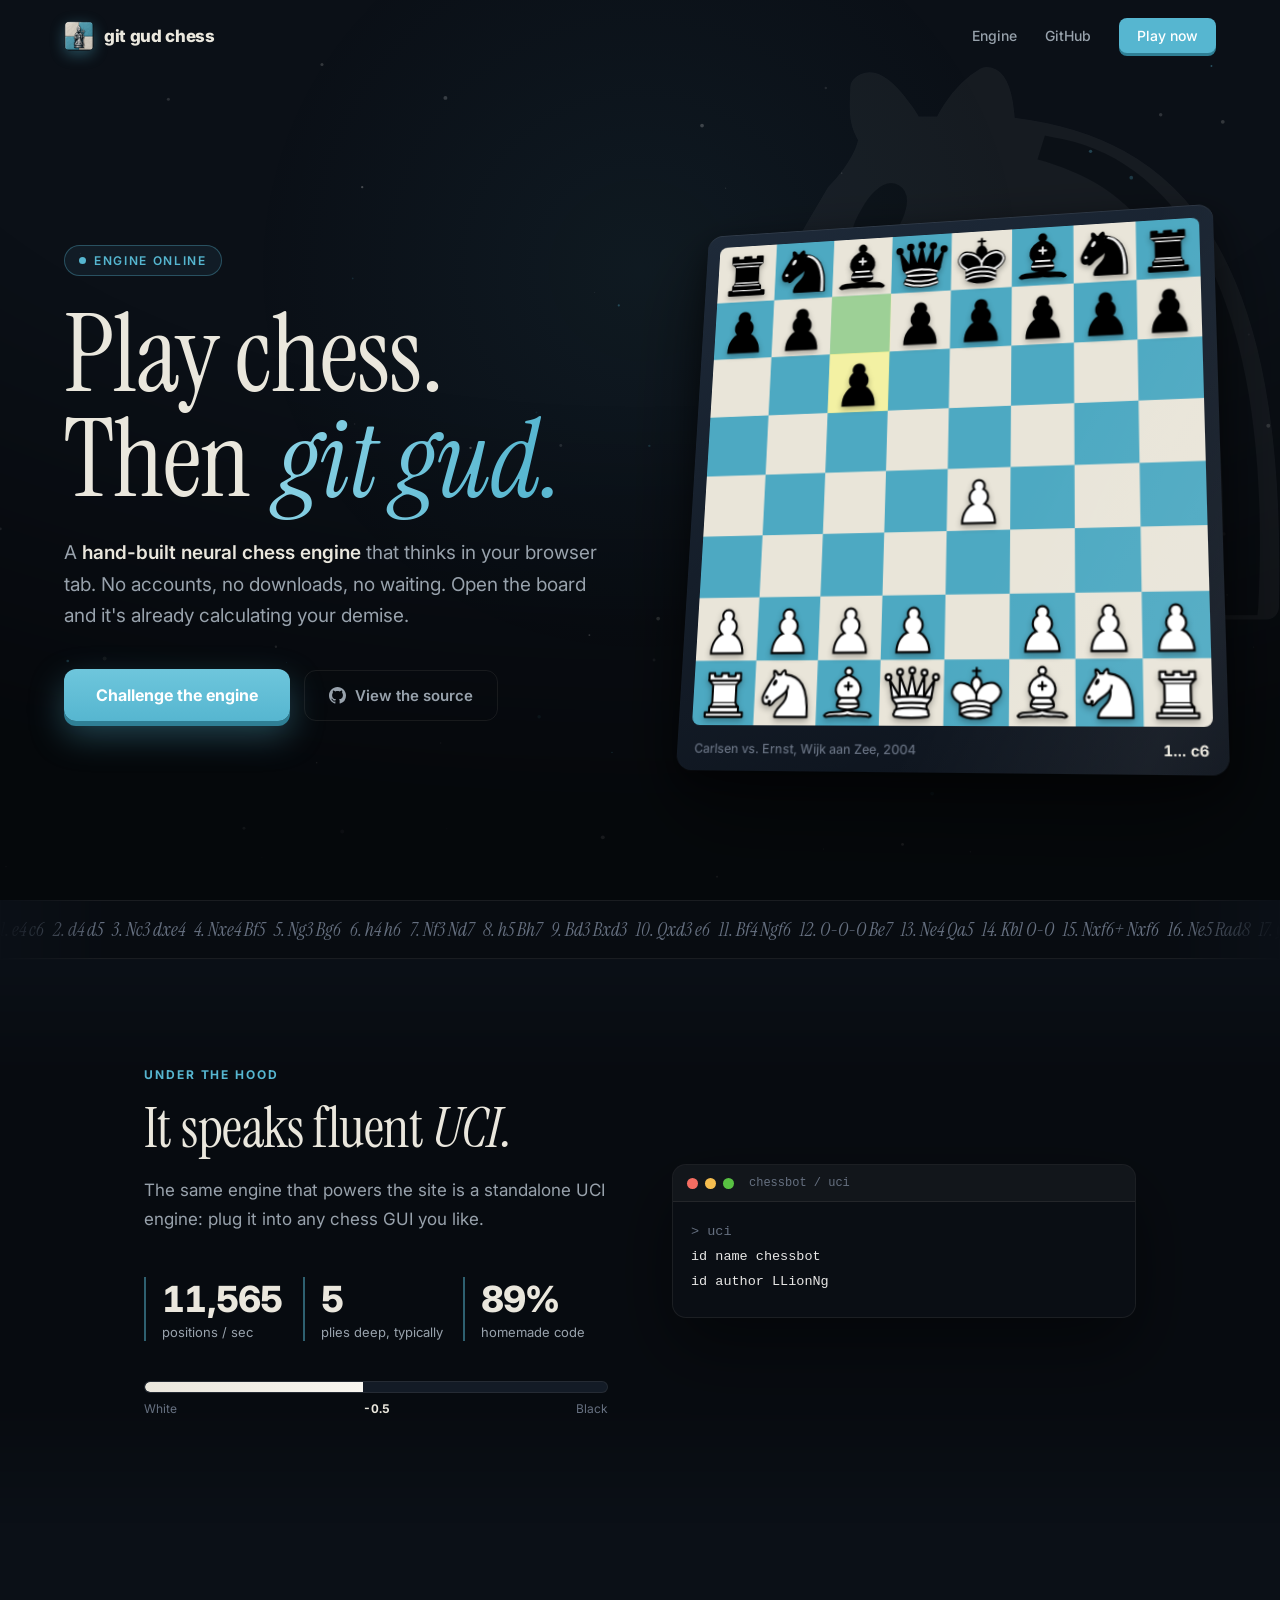
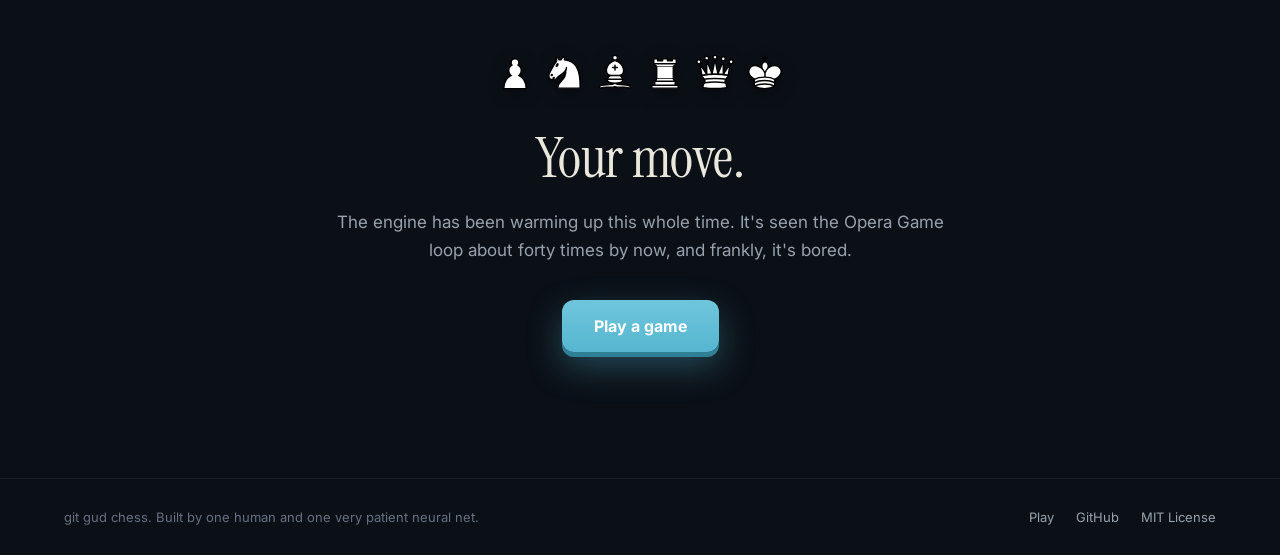
==== commit 5cbca0e1: "Sync the notation ribbon to the displayed game, randomize rotation The marquee is now built from the" ====
--- a/web/static/index.html
+++ b/web/static/index.html
@@ -571,7 +571,7 @@
 
 <div class="marquee" aria-hidden="true">
   <div class="marquee-track" id="mtrack">
-    <span>1. e4 e5 &nbsp; 2. Nf3 d6 &nbsp; 3. d4 Bg4 &nbsp; 4. dxe5 Bxf3 &nbsp; 5. Qxf3 dxe5 &nbsp; 6. Bc4 Nf6 &nbsp; 7. Qb3 Qe7 &nbsp; 8. Nc3 c6 &nbsp; 9. Bg5 b5 &nbsp; 10. Nxb5 cxb5 &nbsp; 11. Bxb5+ Nbd7 &nbsp; 12. O-O-O Rd8 &nbsp; 13. Rxd7 Rxd7 &nbsp; 14. Rd1 Qe6 &nbsp; 15. Bxd7+ Nxd7 &nbsp; 16. Qb8+ Nxb8 &nbsp; <b>17. Rd8#</b><span class="sep-dot"></span></span>
+    <!-- Filled by the board script with the notation of the game on display. -->
   </div>
 </div>
 
@@ -874,9 +874,31 @@
 const board = document.getElementById('board');
 const sanEl = document.getElementById('san');
 const nameEl = document.getElementById('game-name');
-// Start on a random game so repeat visitors get variety, then rotate.
+const trackEl = document.getElementById('mtrack');
+// Start on a random game so repeat visitors get variety; every rotation
+// draws another random game.
 let gameIndex = Math.floor(Math.random() * GAMES.length);
 let pieces, hlFrom, hlTo, ply, timer;
+
+function nextGameIndex() {
+  if (GAMES.length < 2) return gameIndex;
+  let next;
+  do { next = Math.floor(Math.random() * GAMES.length); } while (next === gameIndex);
+  return next;
+}
+
+// Rebuild the notation ribbon from the game on display. The content is
+// doubled so the -50% scroll loops without a visible seam.
+function setMarquee() {
+  const parts = GAMES[gameIndex].moves.map(m => {
+    const black = /^\d+\.\.\./.test(m.san);
+    let text = black ? m.san.replace(/^\d+\.\.\.\s*/, '') : m.san;
+    if (m.mate) text = '<b>' + text + '</b>';
+    return black ? text + ' &nbsp; ' : text + ' ';
+  });
+  const half = '<span>' + parts.join('') + '<span class="sep-dot"></span></span>';
+  trackEl.innerHTML = half + half;
+}
 
 function place(el, sq) {
   const [x, y] = sqXY(sq);
@@ -905,6 +927,7 @@
   ply = 0;
   sanEl.innerHTML = '&nbsp;';
   nameEl.textContent = GAMES[gameIndex].name;
+  setMarquee();
 }
 
 function playPly() {
@@ -913,7 +936,7 @@
     timer = setTimeout(() => {
       board.style.opacity = '0';
       setTimeout(() => {
-        gameIndex = (gameIndex + 1) % GAMES.length;
+        gameIndex = nextGameIndex();
         setupBoard();
         board.style.opacity = '1';
         timer = setTimeout(playPly, 900);
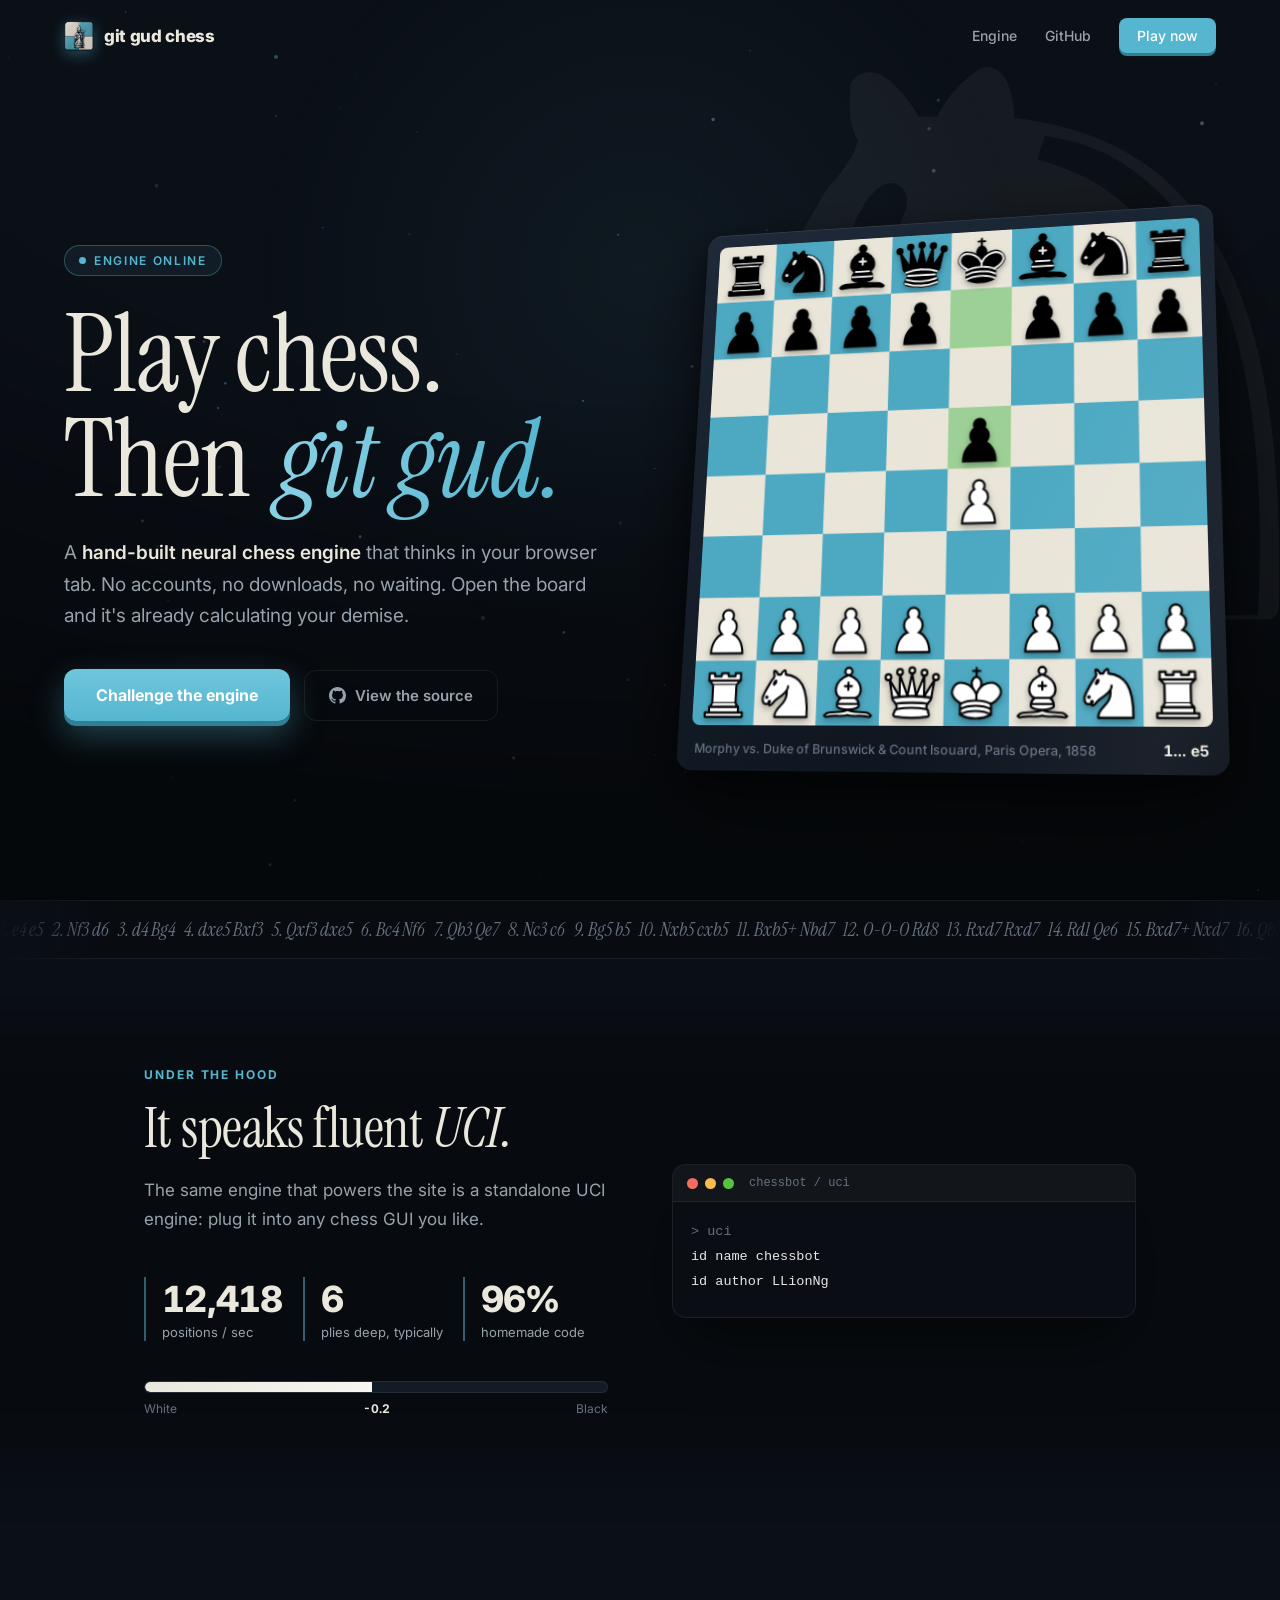
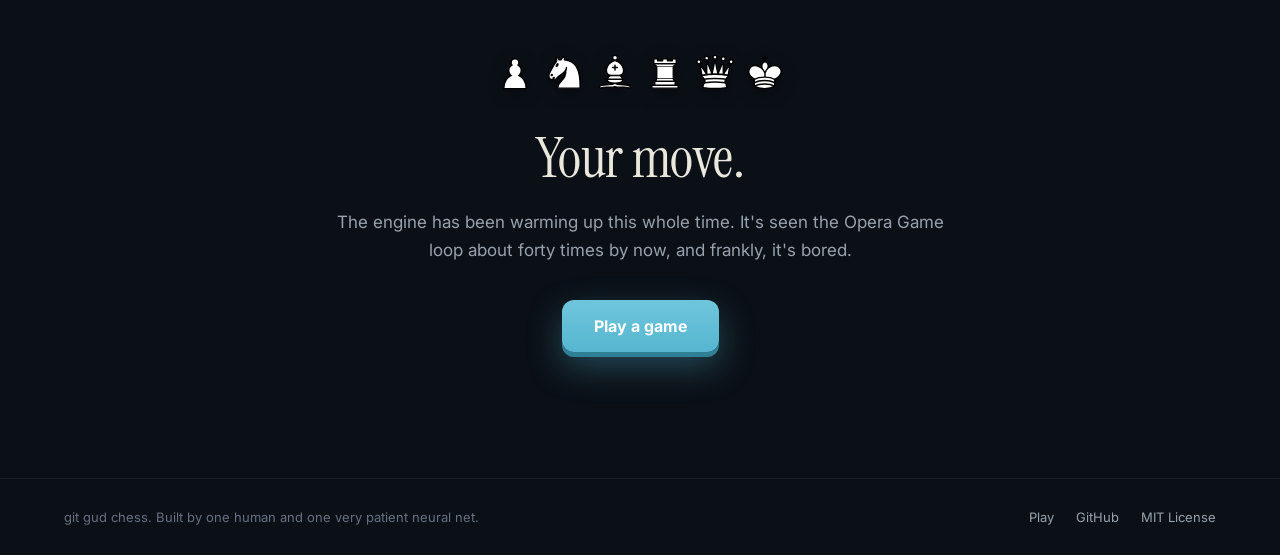
==== commit 4a3a53e6: "Give the hell mode card a deadly red aura in both mode pickers Red border and tint, glowing title, r" ====
--- a/web/static/index.html
+++ b/web/static/index.html
@@ -502,9 +502,26 @@
   color: var(--green); border: 1px solid rgba(86,182,208,.35);
   padding: 6px 11px; border-radius: 999px;
 }
+/* Hell burns even before you hover it: red card, breathing aura. */
+.mode-card[data-mode="hell"] {
+  border-color: rgba(224, 70, 58, .45);
+  background: linear-gradient(180deg, rgba(224, 70, 58, .09), rgba(110, 18, 12, .06));
+  animation: hell-aura 2.6s ease-in-out infinite;
+}
+@keyframes hell-aura {
+  0%, 100% { box-shadow: 0 0 16px rgba(224, 70, 58, .18), inset 0 0 20px rgba(224, 70, 58, .05); }
+  50% { box-shadow: 0 0 30px rgba(224, 70, 58, .4), inset 0 0 28px rgba(224, 70, 58, .11); }
+}
+.mode-card[data-mode="hell"] h3 {
+  color: #ff6b5e;
+  text-shadow: 0 0 14px rgba(224, 70, 58, .55);
+}
+.mode-card[data-mode="hell"] .mode-art {
+  box-shadow: 0 0 18px rgba(224, 70, 58, .5), 0 8px 22px rgba(0, 0, 0, .45);
+}
 .mode-card[data-mode="hell"]:hover {
-  border-color: rgba(224,70,58,.55);
-  background: rgba(224,70,58,.06);
+  border-color: rgba(224, 70, 58, .8);
+  background: linear-gradient(180deg, rgba(224, 70, 58, .14), rgba(110, 18, 12, .1));
 }
 .mode-card[data-mode="hell"] .mode-tag {
   color: #e0564a; border-color: rgba(224,86,74,.4);
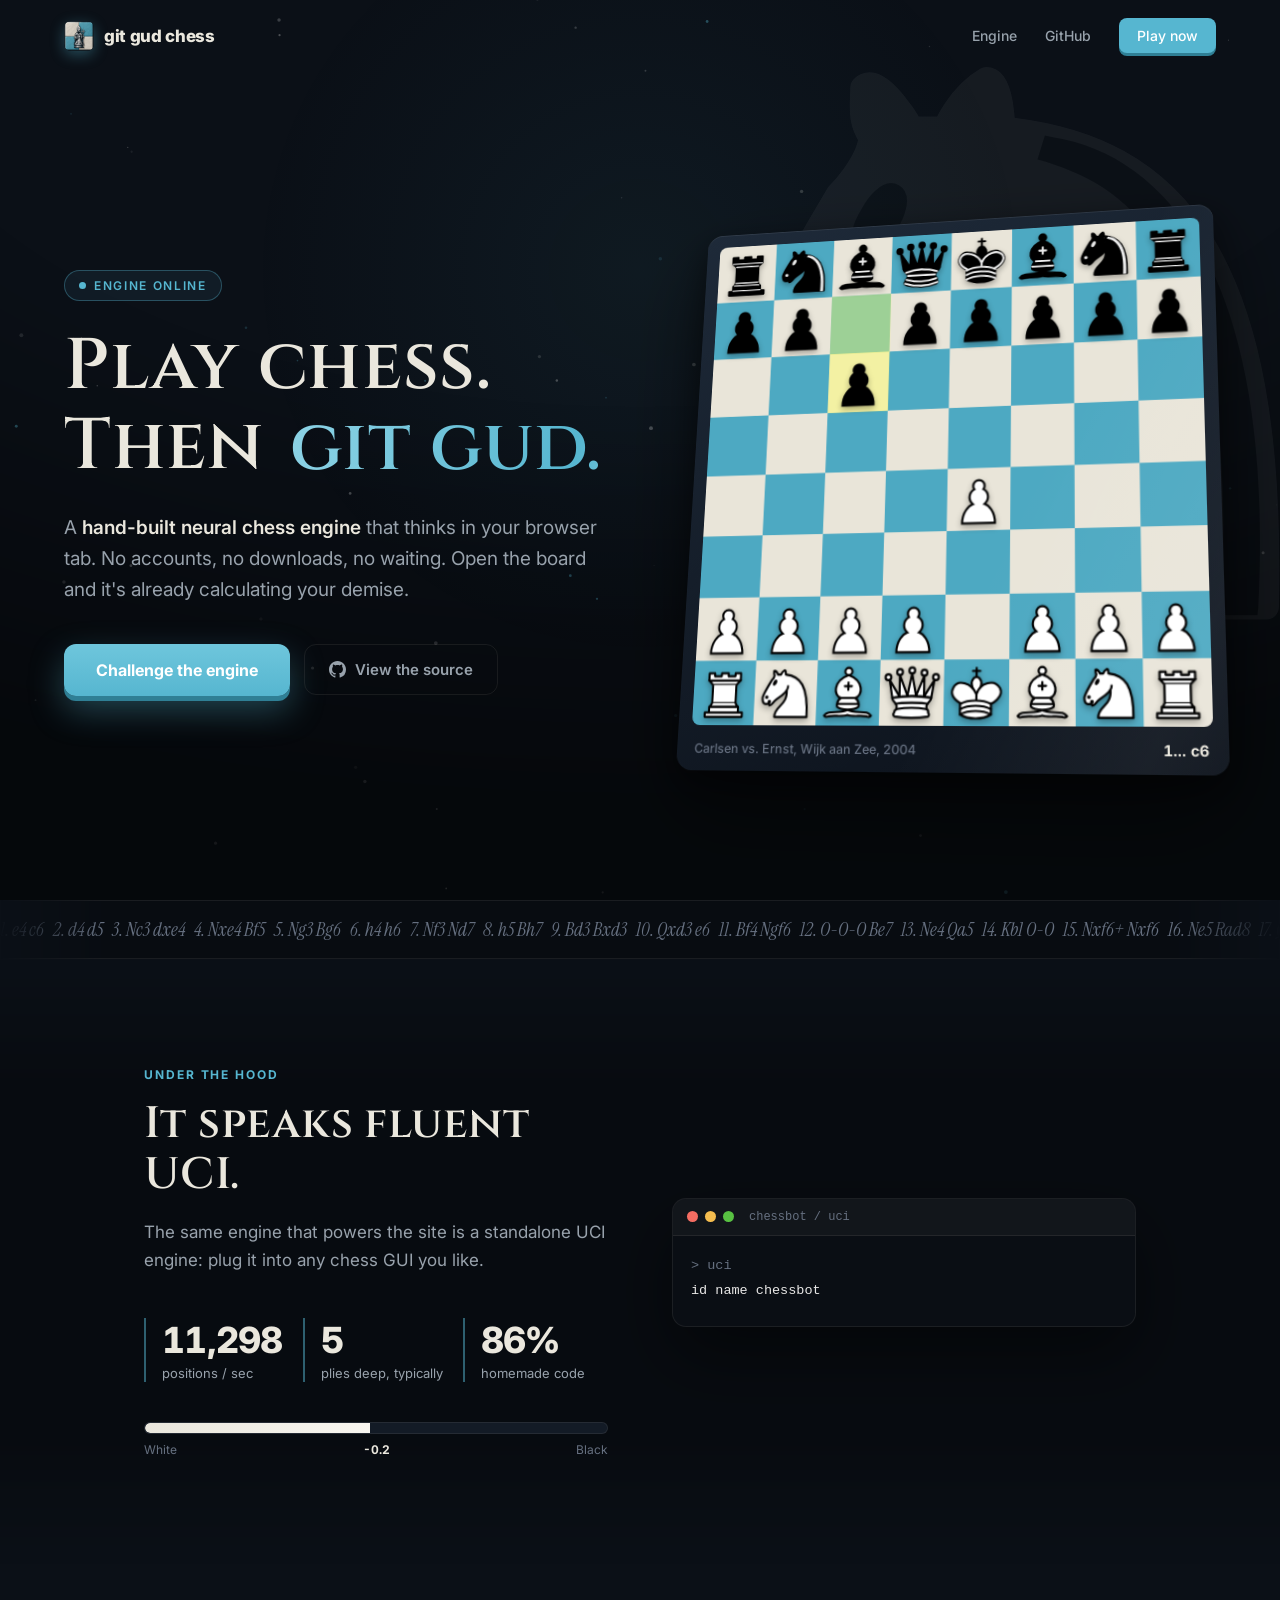
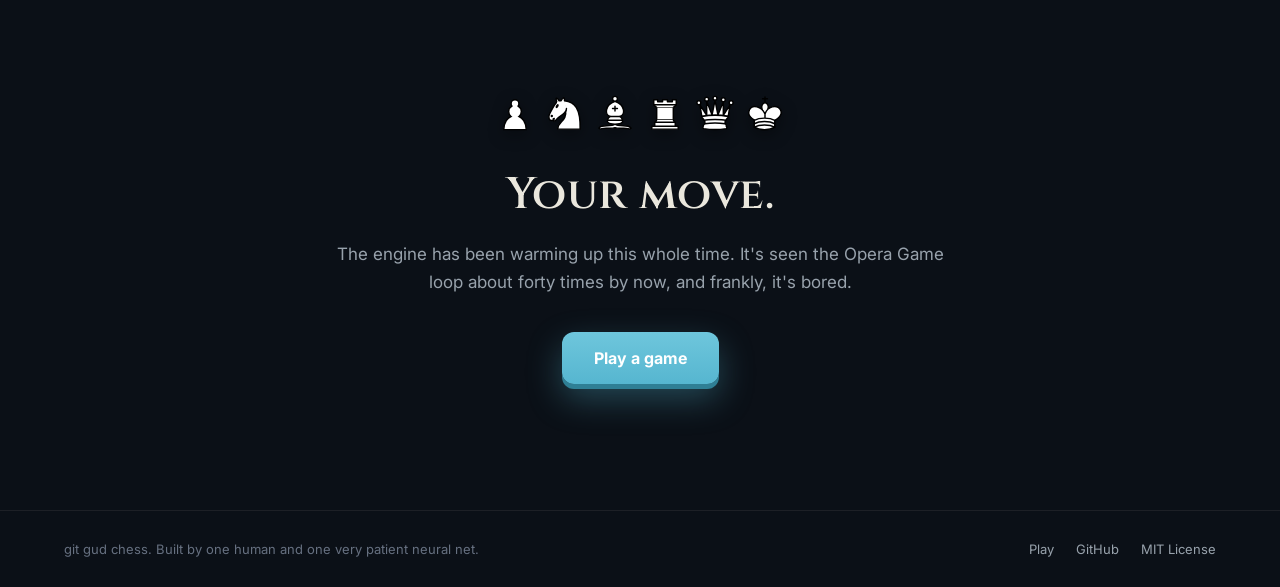
==== commit 08d676df: "Set the big titles in Cinzel for a royal chess look Cinzel (Trajan-style Roman capitals, Google Font" ====
--- a/web/static/index.html
+++ b/web/static/index.html
@@ -8,7 +8,7 @@
 <link rel="icon" type="image/png" href="icon.png">
 <link rel="preconnect" href="https://fonts.googleapis.com">
 <link rel="preconnect" href="https://fonts.gstatic.com" crossorigin>
-<link href="https://fonts.googleapis.com/css2?family=Instrument+Serif:ital@0;1&family=Inter:wght@400;500;600;700;800&display=swap" rel="stylesheet">
+<link href="https://fonts.googleapis.com/css2?family=Cinzel:wght@400;600;700&family=Instrument+Serif:ital@0;1&family=Inter:wght@400;500;600;700;800&display=swap" rel="stylesheet">
 <style>
 /* ============================================================
    git gud chess landing
@@ -30,6 +30,8 @@
   --sq-light: #e9e5d9;
   --sq-dark: #4da9c2;
   --serif: "Instrument Serif", Georgia, "Times New Roman", serif;
+  /* Titling font: Roman inscription capitals, the royal-chess look. */
+  --display: "Cinzel", "Instrument Serif", Georgia, serif;
   --sans: "Inter", system-ui, -apple-system, "Segoe UI", sans-serif;
 }
 
@@ -162,15 +164,15 @@
 }
 
 h1 {
-  font-family: var(--serif);
-  font-weight: 400;
-  font-size: clamp(52px, 8.5vw, 108px);
-  line-height: .98;
-  letter-spacing: -.01em;
+  font-family: var(--display);
+  font-weight: 600;
+  font-size: clamp(36px, 5.6vw, 72px);
+  line-height: 1.12;
+  letter-spacing: .01em;
   margin-bottom: 24px;
 }
 h1 em {
-  font-style: italic;
+  font-style: normal;
   background: linear-gradient(100deg, #8fd4e6, var(--green) 45%, #d9f1f7 80%);
   background-size: 200% 100%;
   -webkit-background-clip: text; background-clip: text;
@@ -333,10 +335,11 @@
   color: var(--green); margin-bottom: 16px;
 }
 h2 {
-  font-family: var(--serif); font-weight: 400;
-  font-size: clamp(34px, 4.6vw, 56px); line-height: 1.08; letter-spacing: -.01em;
-  max-width: 22ch; margin-bottom: 18px;
-}
+  font-family: var(--display); font-weight: 600;
+  font-size: clamp(26px, 3.6vw, 44px); line-height: 1.16; letter-spacing: .01em;
+  max-width: 24ch; margin-bottom: 18px;
+}
+h2 em { font-style: normal !important; }
 .section-sub { color: var(--muted); font-size: 17px; line-height: 1.65; max-width: 58ch; }
 
 /* reveal on scroll */
@@ -466,8 +469,8 @@
 }
 .mode-backdrop.open .mode-dialog { transform: none; }
 .mode-dialog h2 {
-  font-family: var(--serif); font-weight: 400; text-align: center;
-  font-size: clamp(28px, 4vw, 40px); max-width: none; margin-bottom: 8px;
+  font-family: var(--display); font-weight: 600; text-align: center;
+  font-size: clamp(24px, 3.4vw, 34px); max-width: none; margin-bottom: 8px;
 }
 .mode-dialog .mode-sub {
   text-align: center; color: var(--muted); font-size: 15px; margin-bottom: 30px;
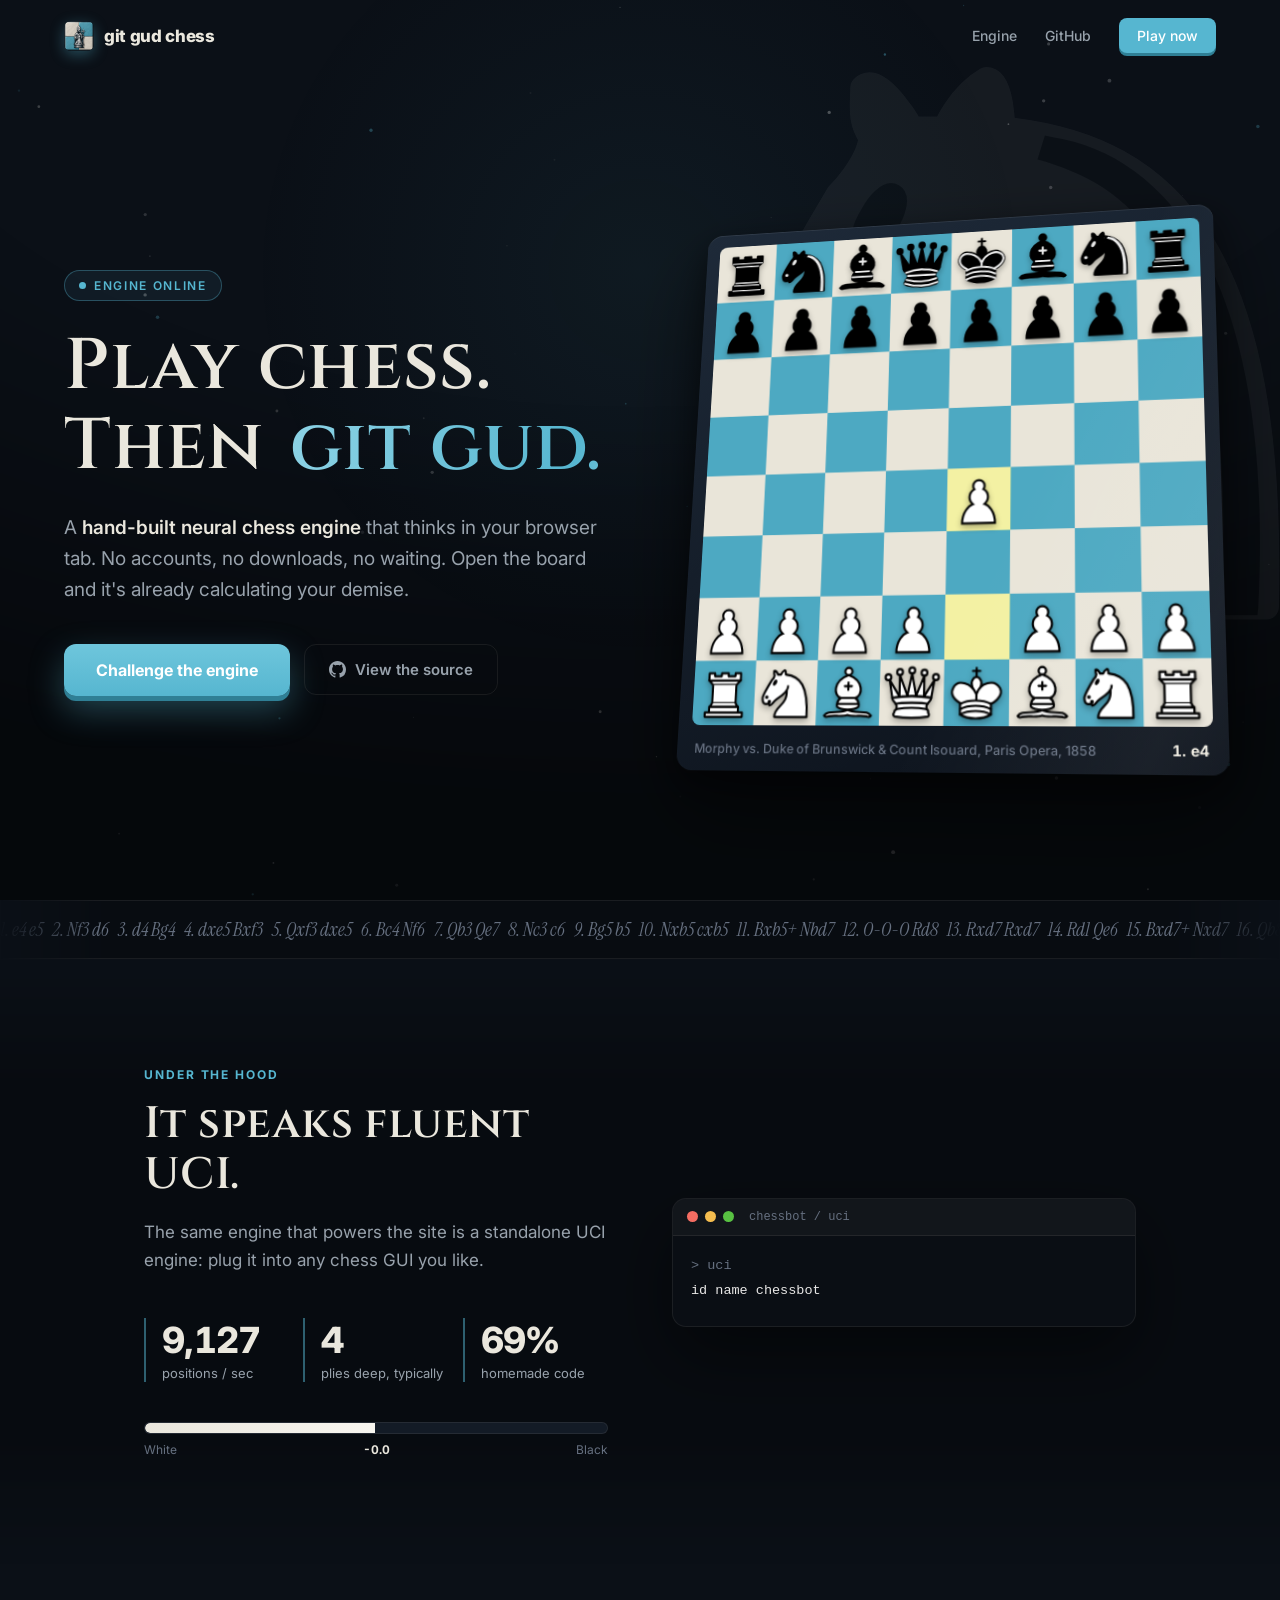
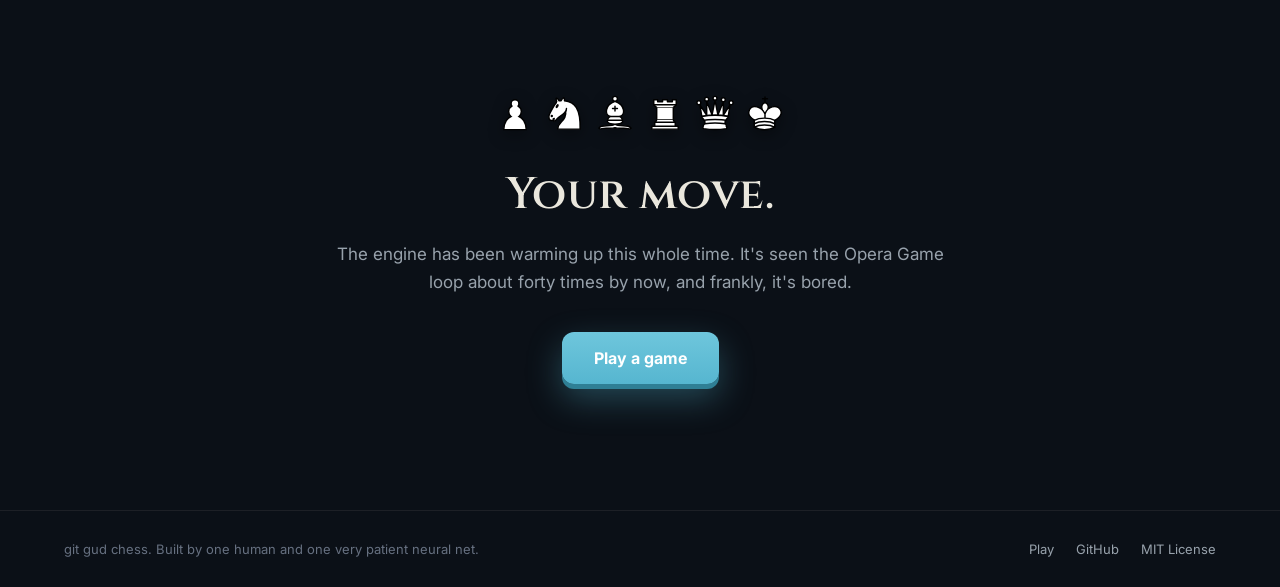
==== commit 25c5b80a: "Make normal mode's undo once per move instead of once per game The takeback allowance now refills ev" ====
--- a/web/static/index.html
+++ b/web/static/index.html
@@ -665,8 +665,8 @@
       <button class="mode-card" data-mode="normal">
         <div class="mode-art" style="background-image:url('icon.png')"></div>
         <h3>Normal</h3>
-        <p>One undo for the whole game, and you may redo the move you took back. A single mercy. Spend it wisely.</p>
-        <span class="mode-tag">Undo: once per game</span>
+        <p>You may take back only your latest move: one step into the past, never two. Playing a move earns the next undo.</p>
+        <span class="mode-tag">Undo: one move back</span>
       </button>
       <button class="mode-card" data-mode="hell">
         <div class="mode-art" style="background-image:url('img/chess_lock.png')"></div>
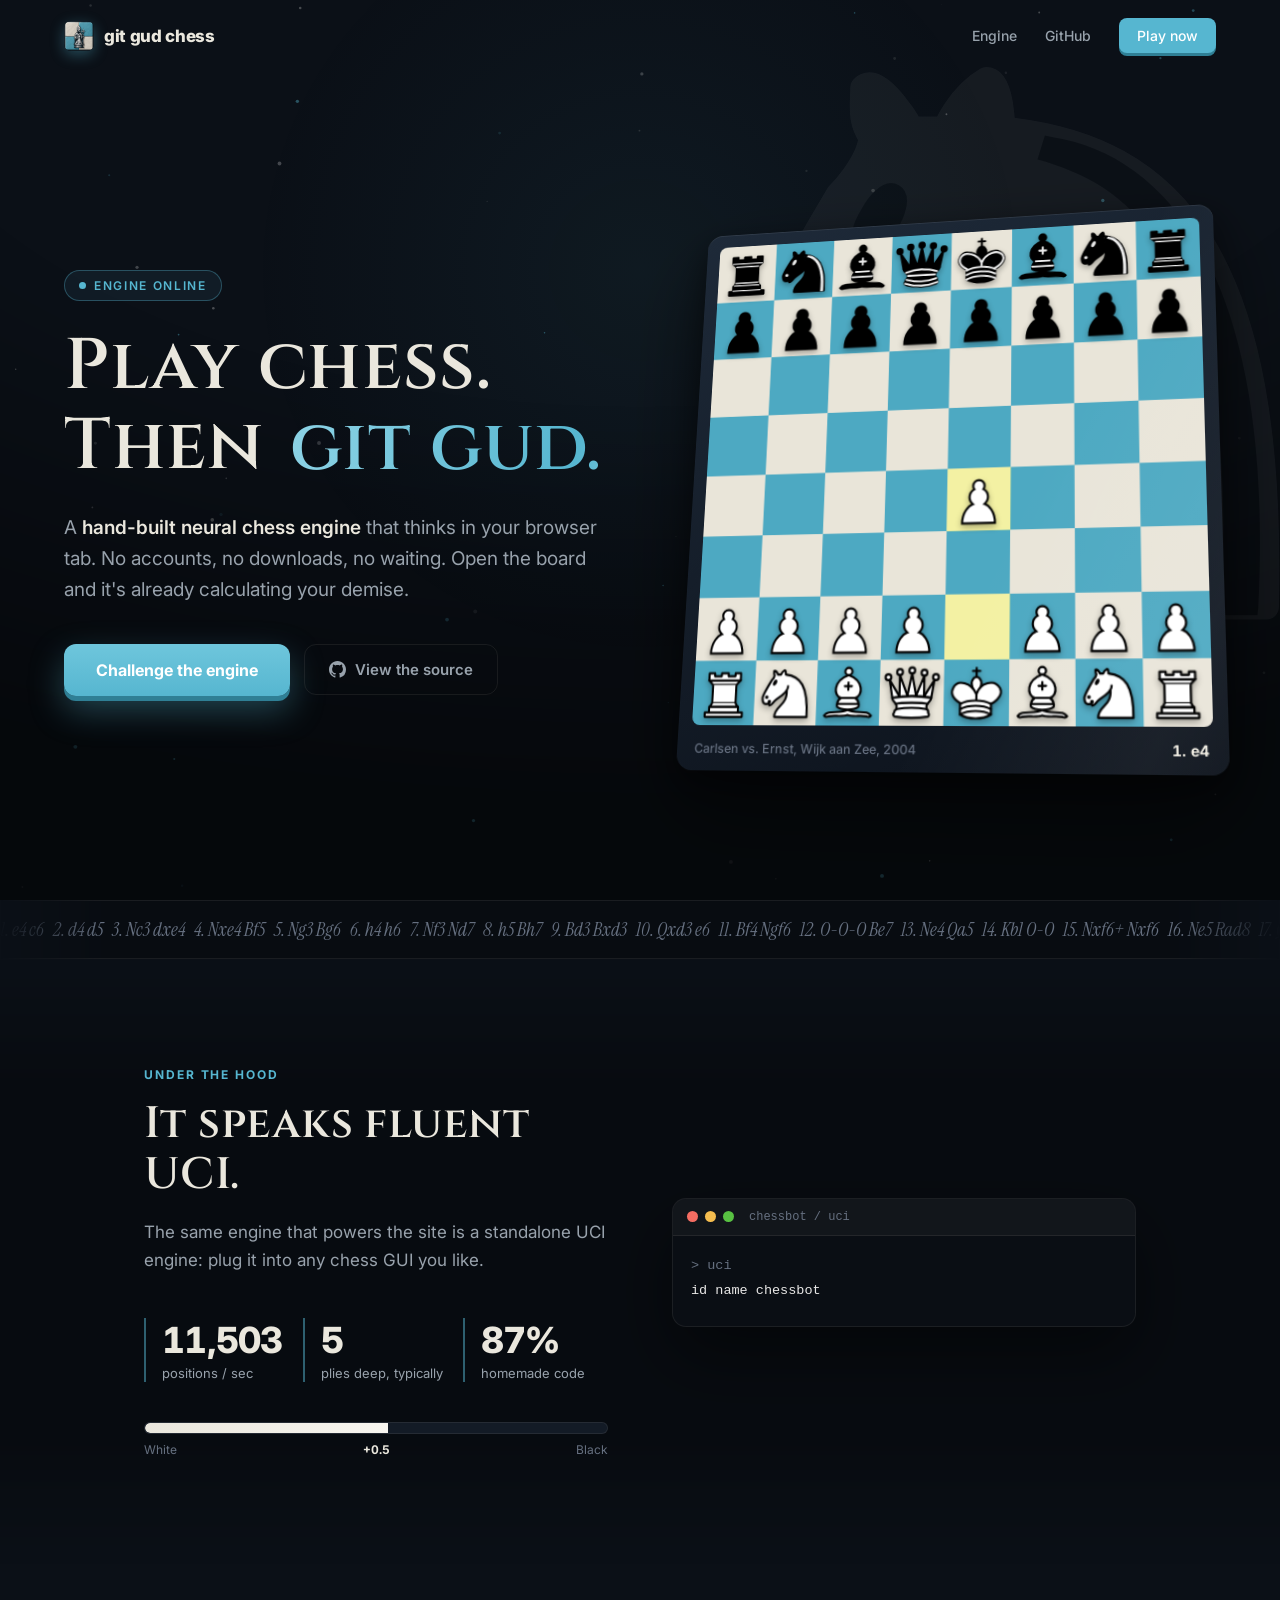
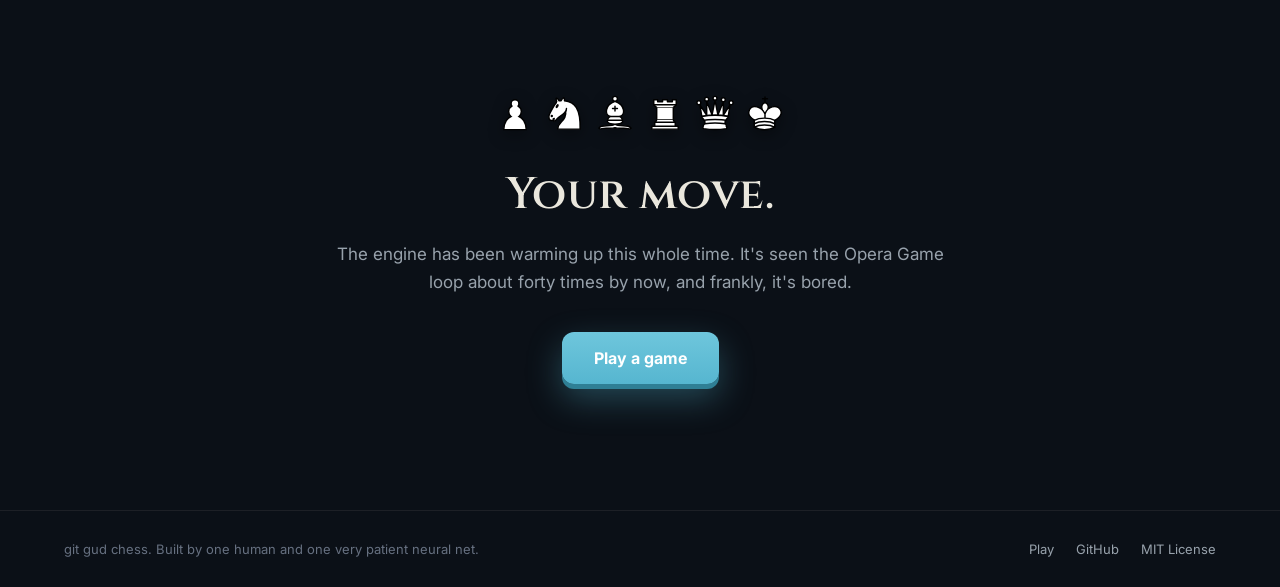
==== commit 2bb30b20: "Add an engine on/off toggle to practice mode for free-board setups Switching the engine off in pract" ====
--- a/web/static/index.html
+++ b/web/static/index.html
@@ -659,7 +659,7 @@
       <button class="mode-card" data-mode="practice">
         <div class="mode-art" style="background-image:url('pieces/wP.svg')"></div>
         <h3>Practice</h3>
-        <p>Undo and redo without limit. Take moves back, rewind whole lines, try again as many times as you need.</p>
+        <p>Undo and redo without limit, and switch the engine off to move both sides and set up any scenario you like.</p>
         <span class="mode-tag">Undo and redo: unlimited</span>
       </button>
       <button class="mode-card" data-mode="normal">
